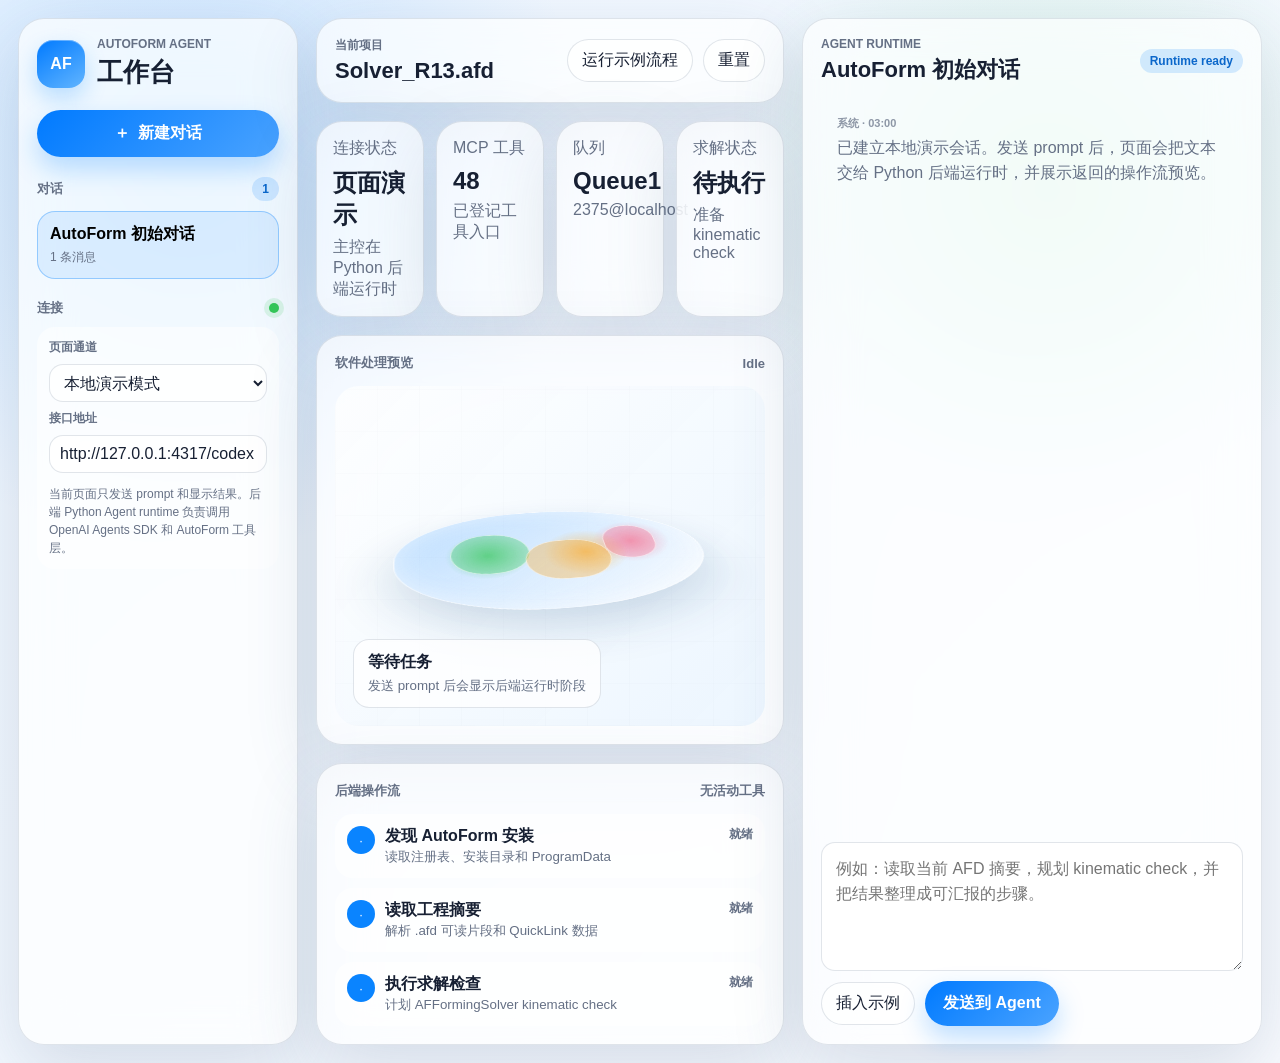
==== frontend/index.html @ f9a980fd "Add OpenAI Agents runtime backend" ====
<!doctype html>
<html lang="zh-CN">
  <head>
    <meta charset="utf-8" />
    <meta name="viewport" content="width=device-width, initial-scale=1" />
    <title>AutoForm Agent Runtime Console</title>
    <link rel="stylesheet" href="./styles.css" />
  </head>
  <body>
    <!--
      页面根节点。
      data-app-shell 这个属性供烟雾测试和后续自动化测试定位。
      整个页面保持单文件 HTML 结构，便于不了解前端构建工具的开发者直接打开和调试。
    -->
    <main class="app-shell" data-app-shell>
      <section class="sidebar glass-panel" aria-label="AutoForm 工作区导航">
        <div class="brand-block">
          <div class="brand-mark" aria-hidden="true">AF</div>
          <div>
            <p class="eyebrow">AutoForm Agent</p>
            <h1>工作台</h1>
          </div>
        </div>

        <button class="primary-action" type="button" data-new-conversation>
          <span aria-hidden="true">＋</span>
          新建对话
        </button>

        <div class="sidebar-section">
          <div class="section-heading">
            <span>对话</span>
            <span class="badge" data-conversation-count>0</span>
          </div>
          <div class="conversation-list" data-conversation-list></div>
        </div>

        <div class="sidebar-section">
          <div class="section-heading">
            <span>连接</span>
            <span class="status-dot status-dot-ok" aria-hidden="true"></span>
          </div>
          <div class="connection-card">
            <label for="bridge-mode">页面通道</label>
            <select id="bridge-mode" data-bridge-mode>
              <option value="mock">本地演示模式</option>
              <option value="http">本地 HTTP 适配器</option>
            </select>
            <label for="bridge-endpoint">接口地址</label>
            <input id="bridge-endpoint" data-bridge-endpoint value="http://127.0.0.1:4317/codex" />
            <p>
              当前页面只发送 prompt 和显示结果。后端 Python Agent runtime 负责调用 OpenAI Agents SDK 和 AutoForm 工具层。
            </p>
          </div>
        </div>
      </section>

      <section class="overview" aria-label="AutoForm 处理状态预览">
        <header class="topbar glass-panel">
          <div>
            <p class="eyebrow">当前项目</p>
            <h2>Solver_R13.afd</h2>
          </div>
          <div class="topbar-actions">
            <button type="button" class="ghost-button" data-run-demo>运行示例流程</button>
            <button type="button" class="ghost-button" data-reset-demo>重置</button>
          </div>
        </header>

        <div class="status-grid">
          <article class="metric-card glass-panel">
            <p>连接状态</p>
            <strong data-metric-connection>页面演示</strong>
            <span>主控在 Python 后端运行时</span>
          </article>
          <article class="metric-card glass-panel">
            <p>MCP 工具</p>
            <strong data-metric-tools>48</strong>
            <span>已登记工具入口</span>
          </article>
          <article class="metric-card glass-panel">
            <p>队列</p>
            <strong data-metric-queue>Queue1</strong>
            <span>2375@localhost</span>
          </article>
          <article class="metric-card glass-panel">
            <p>求解状态</p>
            <strong data-metric-solver>待执行</strong>
            <span data-metric-solver-detail>准备 kinematic check</span>
          </article>
        </div>

        <section class="glass-panel workspace-preview">
          <div class="section-heading">
            <span>软件处理预览</span>
            <span data-preview-phase>Idle</span>
          </div>
          <div class="preview-canvas" aria-label="AutoForm 处理预览示意">
            <div class="part-surface">
              <div class="strain strain-a"></div>
              <div class="strain strain-b"></div>
              <div class="strain strain-c"></div>
            </div>
            <div class="preview-overlay">
              <span data-preview-title>等待任务</span>
              <small data-preview-subtitle>发送 prompt 后会显示后端运行时阶段</small>
            </div>
          </div>
        </section>

        <section class="glass-panel timeline-panel">
          <div class="section-heading">
            <span>后端操作流</span>
            <span data-active-tool>无活动工具</span>
          </div>
          <ol class="timeline" data-timeline></ol>
        </section>
      </section>

      <section class="chat glass-panel" aria-label="Agent Runtime 对话界面">
        <header class="chat-header">
          <div>
            <p class="eyebrow">Agent Runtime</p>
            <h2 data-active-conversation-title>AutoForm 初始对话</h2>
          </div>
          <span class="badge">Runtime ready</span>
        </header>

        <div class="message-list" data-message-list aria-live="polite"></div>

        <form class="prompt-form" data-prompt-form>
          <label class="sr-only" for="prompt-input">输入要发送给后端 Agent runtime 的 prompt</label>
          <textarea
            id="prompt-input"
            data-prompt-input
            rows="4"
            placeholder="例如：读取当前 AFD 摘要，规划 kinematic check，并把结果整理成可汇报的步骤。"
          ></textarea>
          <div class="prompt-actions">
            <button type="button" class="ghost-button" data-insert-example>插入示例</button>
            <button type="submit" class="send-button">发送到 Agent</button>
          </div>
        </form>
      </section>
    </main>

    <script type="module" src="./app.js"></script>
  </body>
</html>
---- frontend/styles.css ----
:root {
  --background-a: #eef6ff;
  --background-b: #f9fbff;
  --ink: #172033;
  --muted: #657085;
  --panel: rgba(255, 255, 255, 0.68);
  --panel-strong: rgba(255, 255, 255, 0.86);
  --line: rgba(118, 135, 160, 0.22);
  --blue: #0a84ff;
  --blue-soft: rgba(10, 132, 255, 0.16);
  --green: #34c759;
  --orange: #ff9f0a;
  --pink: #ff375f;
  --shadow: 0 24px 70px rgba(62, 86, 120, 0.18);
  --radius: 26px;
  --small-radius: 18px;
  font-family:
    Inter,
    -apple-system,
    BlinkMacSystemFont,
    "SF Pro Display",
    "Segoe UI",
    sans-serif;
}

* {
  box-sizing: border-box;
}

body {
  min-height: 100vh;
  margin: 0;
  color: var(--ink);
  background:
    radial-gradient(circle at 15% 15%, rgba(10, 132, 255, 0.18), transparent 28%),
    radial-gradient(circle at 82% 18%, rgba(52, 199, 89, 0.14), transparent 24%),
    linear-gradient(135deg, var(--background-a), var(--background-b));
}

button,
input,
select,
textarea {
  font: inherit;
}

button {
  cursor: pointer;
}

.app-shell {
  display: grid;
  grid-template-columns: 280px minmax(440px, 1fr) minmax(360px, 460px);
  gap: 18px;
  min-height: 100vh;
  padding: 18px;
}

.glass-panel {
  border: 1px solid var(--line);
  border-radius: var(--radius);
  background: var(--panel);
  box-shadow: var(--shadow);
  backdrop-filter: blur(26px) saturate(1.25);
}

.sidebar,
.overview,
.chat {
  min-width: 0;
}

.sidebar {
  display: flex;
  flex-direction: column;
  gap: 20px;
  padding: 18px;
}

.brand-block,
.topbar,
.chat-header,
.section-heading,
.topbar-actions,
.prompt-actions {
  display: flex;
  align-items: center;
}

.brand-block,
.topbar,
.chat-header,
.section-heading {
  justify-content: space-between;
}

.brand-block {
  justify-content: flex-start;
  gap: 12px;
}

.brand-mark {
  display: grid;
  width: 48px;
  height: 48px;
  place-items: center;
  border-radius: 16px;
  color: white;
  font-weight: 760;
  background: linear-gradient(145deg, #007aff, #62b5ff);
  box-shadow: inset 0 1px 0 rgba(255, 255, 255, 0.34), 0 10px 22px rgba(10, 132, 255, 0.24);
}

.eyebrow {
  margin: 0 0 4px;
  color: var(--muted);
  font-size: 12px;
  font-weight: 700;
  letter-spacing: 0;
  text-transform: uppercase;
}

h1,
h2 {
  margin: 0;
  letter-spacing: 0;
}

h1 {
  font-size: 26px;
}

h2 {
  font-size: 22px;
}

.primary-action,
.send-button,
.ghost-button {
  border: 0;
  border-radius: 999px;
  white-space: nowrap;
}

.primary-action,
.send-button {
  color: white;
  background: linear-gradient(135deg, #007aff, #4aa3ff);
  box-shadow: 0 12px 26px rgba(10, 132, 255, 0.26);
}

.primary-action {
  display: flex;
  justify-content: center;
  gap: 8px;
  width: 100%;
  padding: 13px 16px;
  font-weight: 720;
}

.ghost-button {
  padding: 10px 14px;
  color: var(--ink);
  background: rgba(255, 255, 255, 0.72);
  border: 1px solid var(--line);
}

.sidebar-section {
  display: grid;
  gap: 10px;
}

.section-heading {
  color: var(--muted);
  font-size: 13px;
  font-weight: 760;
}

.badge {
  display: inline-flex;
  align-items: center;
  min-height: 24px;
  padding: 3px 10px;
  border-radius: 999px;
  color: #0b67ca;
  background: var(--blue-soft);
  font-size: 12px;
  font-weight: 760;
}

.status-dot {
  width: 10px;
  height: 10px;
  border-radius: 50%;
}

.status-dot-ok {
  background: var(--green);
  box-shadow: 0 0 0 5px rgba(52, 199, 89, 0.14);
}

.conversation-list {
  display: grid;
  gap: 8px;
}

.conversation-item {
  width: 100%;
  padding: 12px;
  text-align: left;
  border: 1px solid transparent;
  border-radius: var(--small-radius);
  background: rgba(255, 255, 255, 0.56);
}

.conversation-item[aria-current="true"] {
  border-color: rgba(10, 132, 255, 0.34);
  background: rgba(10, 132, 255, 0.1);
}

.conversation-item strong,
.conversation-item span {
  display: block;
}

.conversation-item span {
  margin-top: 4px;
  color: var(--muted);
  font-size: 12px;
}

.connection-card {
  display: grid;
  gap: 8px;
  padding: 12px;
  border-radius: var(--small-radius);
  background: rgba(255, 255, 255, 0.52);
}

.connection-card label {
  color: var(--muted);
  font-size: 12px;
  font-weight: 760;
}

.connection-card input,
.connection-card select,
.prompt-form textarea {
  width: 100%;
  border: 1px solid var(--line);
  border-radius: 14px;
  color: var(--ink);
  background: rgba(255, 255, 255, 0.8);
  outline: none;
}

.connection-card input,
.connection-card select {
  height: 38px;
  padding: 0 10px;
}

.connection-card p {
  margin: 4px 0 0;
  color: var(--muted);
  font-size: 12px;
  line-height: 1.5;
}

.overview {
  display: grid;
  grid-template-rows: auto auto minmax(300px, 1fr) auto;
  gap: 18px;
}

.topbar {
  padding: 18px;
}

.topbar-actions,
.prompt-actions {
  gap: 10px;
}

.status-grid {
  display: grid;
  grid-template-columns: repeat(4, minmax(0, 1fr));
  gap: 12px;
}

.metric-card {
  padding: 16px;
}

.metric-card p,
.metric-card span {
  margin: 0;
  color: var(--muted);
}

.metric-card strong {
  display: block;
  margin: 8px 0 6px;
  font-size: 24px;
  letter-spacing: 0;
}

.workspace-preview,
.timeline-panel {
  padding: 18px;
}

.preview-canvas {
  position: relative;
  display: grid;
  min-height: 340px;
  margin-top: 14px;
  place-items: center;
  overflow: hidden;
  border-radius: 24px;
  background:
    linear-gradient(135deg, rgba(255, 255, 255, 0.72), rgba(230, 242, 255, 0.7)),
    repeating-linear-gradient(90deg, rgba(23, 32, 51, 0.035) 0 1px, transparent 1px 42px),
    repeating-linear-gradient(0deg, rgba(23, 32, 51, 0.035) 0 1px, transparent 1px 42px);
}

.part-surface {
  position: relative;
  width: min(72%, 520px);
  aspect-ratio: 1.7;
  border-radius: 46% 54% 48% 52%;
  background:
    radial-gradient(circle at 30% 45%, rgba(52, 199, 89, 0.58), transparent 18%),
    radial-gradient(circle at 62% 48%, rgba(255, 159, 10, 0.48), transparent 20%),
    radial-gradient(circle at 78% 40%, rgba(255, 55, 95, 0.36), transparent 15%),
    linear-gradient(135deg, rgba(10, 132, 255, 0.26), rgba(255, 255, 255, 0.58));
  border: 1px solid rgba(255, 255, 255, 0.72);
  box-shadow: inset 0 0 34px rgba(255, 255, 255, 0.5), 0 28px 60px rgba(10, 66, 120, 0.18);
  transform: perspective(900px) rotateX(58deg) rotateZ(-8deg);
}

.strain {
  position: absolute;
  border-radius: 999px;
  border: 1px solid rgba(255, 255, 255, 0.6);
}

.strain-a {
  inset: 23% 56% 36% 18%;
  background: rgba(52, 199, 89, 0.32);
}

.strain-b {
  inset: 34% 30% 26% 42%;
  background: rgba(255, 159, 10, 0.3);
}

.strain-c {
  inset: 22% 14% 42% 69%;
  background: rgba(255, 55, 95, 0.22);
}

.preview-overlay {
  position: absolute;
  left: 18px;
  bottom: 18px;
  display: grid;
  gap: 4px;
  padding: 12px 14px;
  border-radius: 16px;
  background: rgba(255, 255, 255, 0.74);
  border: 1px solid var(--line);
}

.preview-overlay span {
  font-weight: 780;
}

.preview-overlay small {
  color: var(--muted);
}

.timeline {
  display: grid;
  gap: 10px;
  margin: 14px 0 0;
  padding: 0;
  list-style: none;
}

.timeline-item {
  display: grid;
  grid-template-columns: 28px 1fr auto;
  gap: 10px;
  align-items: start;
  padding: 12px;
  border-radius: var(--small-radius);
  background: rgba(255, 255, 255, 0.58);
}

.timeline-icon {
  display: grid;
  width: 28px;
  height: 28px;
  place-items: center;
  border-radius: 50%;
  color: white;
  background: var(--blue);
  font-size: 13px;
}

.timeline-item p {
  margin: 0;
  font-weight: 760;
}

.timeline-item small {
  color: var(--muted);
}

.timeline-state {
  color: var(--muted);
  font-size: 12px;
  font-weight: 760;
}

.chat {
  display: grid;
  grid-template-rows: auto 1fr auto;
  min-height: calc(100vh - 36px);
  padding: 18px;
}

.message-list {
  display: flex;
  flex-direction: column;
  gap: 12px;
  min-height: 0;
  padding: 18px 2px;
  overflow: auto;
}

.message {
  max-width: 88%;
  padding: 12px 14px;
  border-radius: 18px;
  line-height: 1.55;
}

.message-user {
  align-self: flex-end;
  color: white;
  background: linear-gradient(135deg, #007aff, #4aa3ff);
}

.message-assistant {
  align-self: flex-start;
  background: rgba(255, 255, 255, 0.76);
  border: 1px solid var(--line);
}

.message-system {
  align-self: center;
  max-width: 100%;
  color: var(--muted);
  background: transparent;
}

.message-meta {
  display: block;
  margin-bottom: 4px;
  font-size: 11px;
  font-weight: 760;
  opacity: 0.72;
}

.prompt-form {
  display: grid;
  gap: 10px;
}

.prompt-form textarea {
  min-height: 118px;
  resize: vertical;
  padding: 14px;
  line-height: 1.55;
}

.send-button {
  padding: 12px 18px;
  font-weight: 760;
}

.sr-only {
  position: absolute;
  width: 1px;
  height: 1px;
  overflow: hidden;
  clip: rect(0, 0, 0, 0);
}

@media (max-width: 1180px) {
  .app-shell {
    grid-template-columns: 240px 1fr;
  }

  .chat {
    grid-column: 1 / -1;
    min-height: 580px;
  }
}

@media (max-width: 780px) {
  .app-shell {
    grid-template-columns: 1fr;
    padding: 10px;
  }

  .status-grid {
    grid-template-columns: repeat(2, minmax(0, 1fr));
  }

  .topbar,
  .chat-header {
    align-items: flex-start;
    flex-direction: column;
    gap: 12px;
  }
}
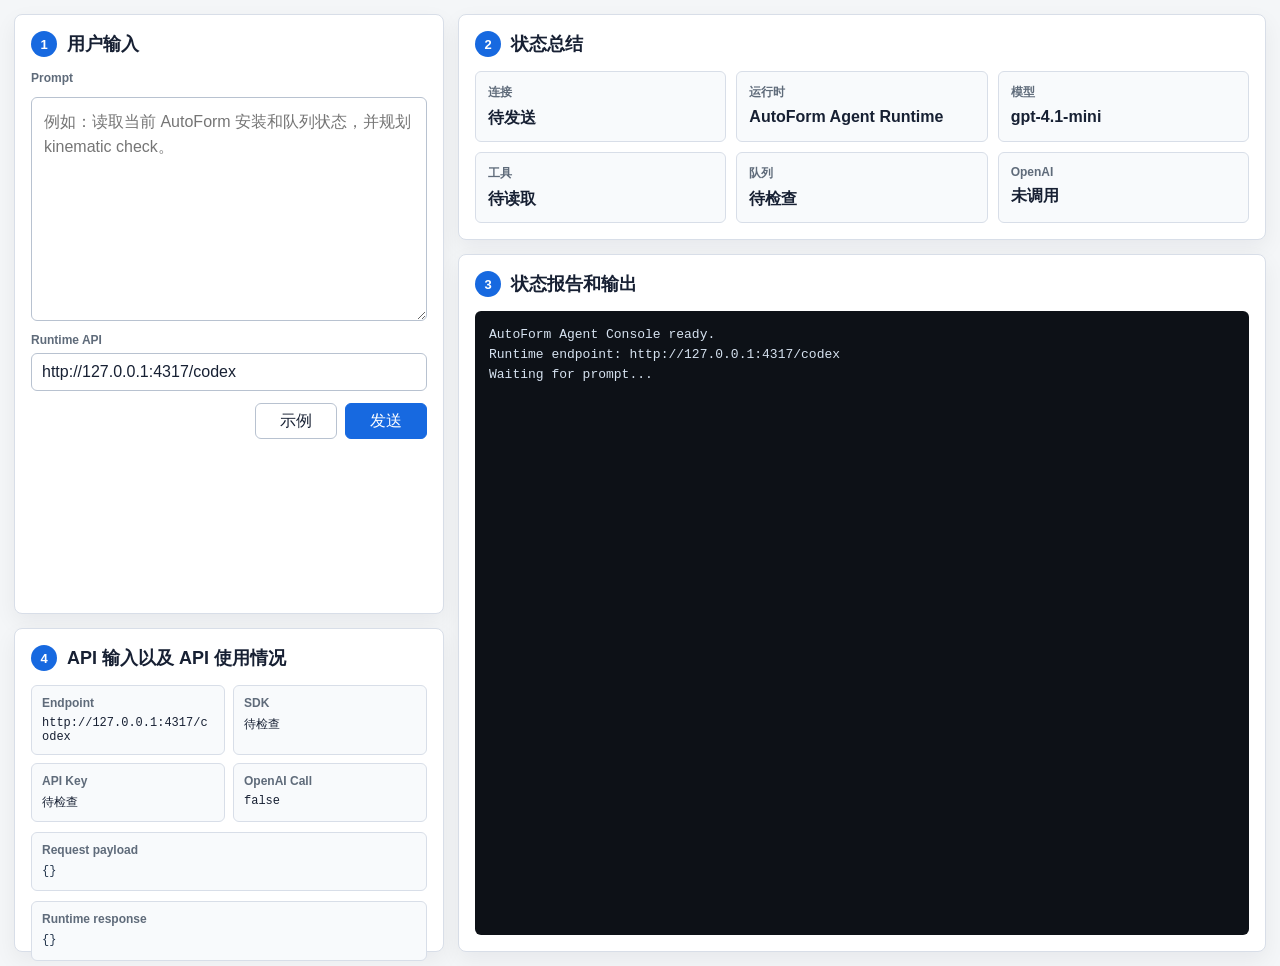
==== commit a561173b: "Simplify frontend to four-panel console" ====
--- a/frontend/index.html
+++ b/frontend/index.html
@@ -3,144 +3,121 @@
   <head>
     <meta charset="utf-8" />
     <meta name="viewport" content="width=device-width, initial-scale=1" />
-    <title>AutoForm Agent Runtime Console</title>
+    <title>AutoForm Agent Console</title>
     <link rel="stylesheet" href="./styles.css" />
   </head>
   <body>
     <!--
-      页面根节点。
-      data-app-shell 这个属性供烟雾测试和后续自动化测试定位。
-      整个页面保持单文件 HTML 结构，便于不了解前端构建工具的开发者直接打开和调试。
+      这个页面只保留四个工作区：用户输入、状态总结、终端式输出、API 输入与使用情况。
+      AutoForm 工具选择和 OpenAI Agents SDK 调用都在 Python 后端完成，前端只负责提交
+      prompt 和渲染后端返回的事实。
     -->
-    <main class="app-shell" data-app-shell>
-      <section class="sidebar glass-panel" aria-label="AutoForm 工作区导航">
-        <div class="brand-block">
-          <div class="brand-mark" aria-hidden="true">AF</div>
+    <main class="console-shell" data-app-shell>
+      <section class="console-panel input-panel" aria-label="用户输入">
+        <div class="panel-heading">
+          <span>1</span>
+          <h1>用户输入</h1>
+        </div>
+
+        <form class="prompt-form" data-prompt-form>
+          <label for="prompt-input">Prompt</label>
+          <textarea
+            id="prompt-input"
+            data-prompt-input
+            rows="8"
+            placeholder="例如：读取当前 AutoForm 安装和队列状态，并规划 kinematic check。"
+          ></textarea>
+
+          <div class="input-row">
+            <label for="bridge-endpoint">Runtime API</label>
+            <input id="bridge-endpoint" data-bridge-endpoint value="http://127.0.0.1:4317/codex" />
+          </div>
+
+          <div class="input-actions">
+            <button type="button" data-insert-example>示例</button>
+            <button type="submit" data-send-button>发送</button>
+          </div>
+        </form>
+      </section>
+
+      <section class="console-panel summary-panel" aria-label="状态总结">
+        <div class="panel-heading">
+          <span>2</span>
+          <h2>状态总结</h2>
+        </div>
+
+        <dl class="status-summary" data-status-summary>
           <div>
-            <p class="eyebrow">AutoForm Agent</p>
-            <h1>工作台</h1>
+            <dt>连接</dt>
+            <dd data-summary-connection>待发送</dd>
+          </div>
+          <div>
+            <dt>运行时</dt>
+            <dd data-summary-runtime>AutoForm Agent Runtime</dd>
+          </div>
+          <div>
+            <dt>模型</dt>
+            <dd data-summary-model>gpt-4.1-mini</dd>
+          </div>
+          <div>
+            <dt>工具</dt>
+            <dd data-summary-tools>待读取</dd>
+          </div>
+          <div>
+            <dt>队列</dt>
+            <dd data-summary-queue>待检查</dd>
+          </div>
+          <div>
+            <dt>OpenAI</dt>
+            <dd data-summary-openai>未调用</dd>
+          </div>
+        </dl>
+      </section>
+
+      <section class="console-panel terminal-panel" aria-label="状态报告和输出">
+        <div class="panel-heading">
+          <span>3</span>
+          <h2>状态报告和输出</h2>
+        </div>
+        <pre class="terminal-output" data-terminal-output aria-live="polite">AutoForm Agent Console ready.
+Runtime endpoint: http://127.0.0.1:4317/codex
+Waiting for prompt...</pre>
+      </section>
+
+      <section class="console-panel api-panel" aria-label="API 输入以及 API 使用情况">
+        <div class="panel-heading">
+          <span>4</span>
+          <h2>API 输入以及 API 使用情况</h2>
+        </div>
+
+        <div class="api-grid">
+          <div>
+            <label>Endpoint</label>
+            <code data-api-endpoint>http://127.0.0.1:4317/codex</code>
+          </div>
+          <div>
+            <label>SDK</label>
+            <code data-api-sdk>待检查</code>
+          </div>
+          <div>
+            <label>API Key</label>
+            <code data-api-key>待检查</code>
+          </div>
+          <div>
+            <label>OpenAI Call</label>
+            <code data-api-openai-called>false</code>
           </div>
         </div>
 
-        <button class="primary-action" type="button" data-new-conversation>
-          <span aria-hidden="true">＋</span>
-          新建对话
-        </button>
-
-        <div class="sidebar-section">
-          <div class="section-heading">
-            <span>对话</span>
-            <span class="badge" data-conversation-count>0</span>
-          </div>
-          <div class="conversation-list" data-conversation-list></div>
+        <div class="api-block">
+          <label>Request payload</label>
+          <pre data-api-input>{}</pre>
         </div>
 
-        <div class="sidebar-section">
-          <div class="section-heading">
-            <span>连接</span>
-            <span class="status-dot status-dot-ok" aria-hidden="true"></span>
-          </div>
-          <div class="connection-card">
-            <label for="bridge-mode">页面通道</label>
-            <select id="bridge-mode" data-bridge-mode>
-              <option value="mock">本地演示模式</option>
-              <option value="http">本地 HTTP 适配器</option>
-            </select>
-            <label for="bridge-endpoint">接口地址</label>
-            <input id="bridge-endpoint" data-bridge-endpoint value="http://127.0.0.1:4317/codex" />
-            <p>
-              当前页面只发送 prompt 和显示结果。后端 Python Agent runtime 负责调用 OpenAI Agents SDK 和 AutoForm 工具层。
-            </p>
-          </div>
+        <div class="api-block">
+          <label>Runtime response</label>
+          <pre data-api-response>{}</pre>
         </div>
-      </section>
-
-      <section class="overview" aria-label="AutoForm 处理状态预览">
-        <header class="topbar glass-panel">
-          <div>
-            <p class="eyebrow">当前项目</p>
-            <h2>Solver_R13.afd</h2>
-          </div>
-          <div class="topbar-actions">
-            <button type="button" class="ghost-button" data-run-demo>运行示例流程</button>
-            <button type="button" class="ghost-button" data-reset-demo>重置</button>
-          </div>
-        </header>
-
-        <div class="status-grid">
-          <article class="metric-card glass-panel">
-            <p>连接状态</p>
-            <strong data-metric-connection>页面演示</strong>
-            <span>主控在 Python 后端运行时</span>
-          </article>
-          <article class="metric-card glass-panel">
-            <p>MCP 工具</p>
-            <strong data-metric-tools>48</strong>
-            <span>已登记工具入口</span>
-          </article>
-          <article class="metric-card glass-panel">
-            <p>队列</p>
-            <strong data-metric-queue>Queue1</strong>
-            <span>2375@localhost</span>
-          </article>
-          <article class="metric-card glass-panel">
-            <p>求解状态</p>
-            <strong data-metric-solver>待执行</strong>
-            <span data-metric-solver-detail>准备 kinematic check</span>
-          </article>
-        </div>
-
-        <section class="glass-panel workspace-preview">
-          <div class="section-heading">
-            <span>软件处理预览</span>
-            <span data-preview-phase>Idle</span>
-          </div>
-          <div class="preview-canvas" aria-label="AutoForm 处理预览示意">
-            <div class="part-surface">
-              <div class="strain strain-a"></div>
-              <div class="strain strain-b"></div>
-              <div class="strain strain-c"></div>
-            </div>
-            <div class="preview-overlay">
-              <span data-preview-title>等待任务</span>
-              <small data-preview-subtitle>发送 prompt 后会显示后端运行时阶段</small>
-            </div>
-          </div>
-        </section>
-
-        <section class="glass-panel timeline-panel">
-          <div class="section-heading">
-            <span>后端操作流</span>
-            <span data-active-tool>无活动工具</span>
-          </div>
-          <ol class="timeline" data-timeline></ol>
-        </section>
-      </section>
-
-      <section class="chat glass-panel" aria-label="Agent Runtime 对话界面">
-        <header class="chat-header">
-          <div>
-            <p class="eyebrow">Agent Runtime</p>
-            <h2 data-active-conversation-title>AutoForm 初始对话</h2>
-          </div>
-          <span class="badge">Runtime ready</span>
-        </header>
-
-        <div class="message-list" data-message-list aria-live="polite"></div>
-
-        <form class="prompt-form" data-prompt-form>
-          <label class="sr-only" for="prompt-input">输入要发送给后端 Agent runtime 的 prompt</label>
-          <textarea
-            id="prompt-input"
-            data-prompt-input
-            rows="4"
-            placeholder="例如：读取当前 AFD 摘要，规划 kinematic check，并把结果整理成可汇报的步骤。"
-          ></textarea>
-          <div class="prompt-actions">
-            <button type="button" class="ghost-button" data-insert-example>插入示例</button>
-            <button type="submit" class="send-button">发送到 Agent</button>
-          </div>
-        </form>
       </section>
     </main>
 
--- a/frontend/styles.css
+++ b/frontend/styles.css
@@ -1,26 +1,19 @@
 :root {
-  --background-a: #eef6ff;
-  --background-b: #f9fbff;
+  --bg: #f4f6f8;
+  --panel: #ffffff;
+  --panel-muted: #f8fafc;
   --ink: #172033;
-  --muted: #657085;
-  --panel: rgba(255, 255, 255, 0.68);
-  --panel-strong: rgba(255, 255, 255, 0.86);
-  --line: rgba(118, 135, 160, 0.22);
-  --blue: #0a84ff;
-  --blue-soft: rgba(10, 132, 255, 0.16);
-  --green: #34c759;
-  --orange: #ff9f0a;
-  --pink: #ff375f;
-  --shadow: 0 24px 70px rgba(62, 86, 120, 0.18);
-  --radius: 26px;
-  --small-radius: 18px;
-  font-family:
-    Inter,
-    -apple-system,
-    BlinkMacSystemFont,
-    "SF Pro Display",
-    "Segoe UI",
-    sans-serif;
+  --muted: #5f6b7a;
+  --line: #d8dee8;
+  --line-strong: #b8c2d0;
+  --blue: #1769e0;
+  --blue-dark: #0f4fa8;
+  --green: #168a45;
+  --red: #bf2e2e;
+  --terminal: #0d1117;
+  --terminal-text: #d6e2f0;
+  --terminal-muted: #7d8da1;
+  font-family: "Segoe UI", "Microsoft YaHei", Arial, sans-serif;
 }
 
 * {
@@ -31,15 +24,11 @@
   min-height: 100vh;
   margin: 0;
   color: var(--ink);
-  background:
-    radial-gradient(circle at 15% 15%, rgba(10, 132, 255, 0.18), transparent 28%),
-    radial-gradient(circle at 82% 18%, rgba(52, 199, 89, 0.14), transparent 24%),
-    linear-gradient(135deg, var(--background-a), var(--background-b));
+  background: var(--bg);
 }
 
 button,
 input,
-select,
 textarea {
   font: inherit;
 }
@@ -48,482 +37,251 @@
   cursor: pointer;
 }
 
-.app-shell {
-  display: grid;
-  grid-template-columns: 280px minmax(440px, 1fr) minmax(360px, 460px);
-  gap: 18px;
+.console-shell {
+  display: grid;
+  grid-template-columns: minmax(320px, 430px) minmax(420px, 1fr);
+  grid-template-rows: auto minmax(360px, 1fr) minmax(280px, 0.9fr);
+  gap: 14px;
   min-height: 100vh;
-  padding: 18px;
-}
-
-.glass-panel {
+  padding: 14px;
+}
+
+.console-panel {
+  min-width: 0;
+  padding: 16px;
   border: 1px solid var(--line);
-  border-radius: var(--radius);
+  border-radius: 8px;
   background: var(--panel);
-  box-shadow: var(--shadow);
-  backdrop-filter: blur(26px) saturate(1.25);
-}
-
-.sidebar,
-.overview,
-.chat {
-  min-width: 0;
-}
-
-.sidebar {
-  display: flex;
-  flex-direction: column;
-  gap: 20px;
-  padding: 18px;
-}
-
-.brand-block,
-.topbar,
-.chat-header,
-.section-heading,
-.topbar-actions,
-.prompt-actions {
+  box-shadow: 0 8px 22px rgba(16, 24, 40, 0.06);
+}
+
+.input-panel {
+  grid-row: 1 / span 2;
+}
+
+.terminal-panel {
+  grid-column: 2;
+  grid-row: 2 / span 2;
+  display: grid;
+  grid-template-rows: auto 1fr;
+}
+
+.api-panel {
+  grid-column: 1;
+  grid-row: 3;
+}
+
+.panel-heading {
   display: flex;
   align-items: center;
-}
-
-.brand-block,
-.topbar,
-.chat-header,
-.section-heading {
-  justify-content: space-between;
-}
-
-.brand-block {
-  justify-content: flex-start;
-  gap: 12px;
-}
-
-.brand-mark {
-  display: grid;
-  width: 48px;
-  height: 48px;
+  gap: 10px;
+  margin-bottom: 14px;
+}
+
+.panel-heading span {
+  display: grid;
+  width: 26px;
+  height: 26px;
   place-items: center;
-  border-radius: 16px;
-  color: white;
-  font-weight: 760;
-  background: linear-gradient(145deg, #007aff, #62b5ff);
-  box-shadow: inset 0 1px 0 rgba(255, 255, 255, 0.34), 0 10px 22px rgba(10, 132, 255, 0.24);
-}
-
-.eyebrow {
-  margin: 0 0 4px;
-  color: var(--muted);
-  font-size: 12px;
-  font-weight: 700;
-  letter-spacing: 0;
-  text-transform: uppercase;
+  border-radius: 50%;
+  color: #ffffff;
+  background: var(--blue);
+  font-size: 13px;
+  font-weight: 700;
 }
 
 h1,
 h2 {
   margin: 0;
+  font-size: 18px;
+  font-weight: 700;
   letter-spacing: 0;
 }
 
-h1 {
-  font-size: 26px;
-}
-
-h2 {
-  font-size: 22px;
-}
-
-.primary-action,
-.send-button,
-.ghost-button {
-  border: 0;
-  border-radius: 999px;
-  white-space: nowrap;
-}
-
-.primary-action,
-.send-button {
-  color: white;
-  background: linear-gradient(135deg, #007aff, #4aa3ff);
-  box-shadow: 0 12px 26px rgba(10, 132, 255, 0.26);
-}
-
-.primary-action {
-  display: flex;
-  justify-content: center;
-  gap: 8px;
+.prompt-form {
+  display: grid;
+  gap: 12px;
+}
+
+label {
+  color: var(--muted);
+  font-size: 12px;
+  font-weight: 700;
+}
+
+textarea,
+input {
   width: 100%;
-  padding: 13px 16px;
-  font-weight: 720;
-}
-
-.ghost-button {
-  padding: 10px 14px;
+  border: 1px solid var(--line-strong);
+  border-radius: 6px;
   color: var(--ink);
-  background: rgba(255, 255, 255, 0.72);
-  border: 1px solid var(--line);
-}
-
-.sidebar-section {
-  display: grid;
-  gap: 10px;
-}
-
-.section-heading {
-  color: var(--muted);
-  font-size: 13px;
-  font-weight: 760;
-}
-
-.badge {
-  display: inline-flex;
-  align-items: center;
-  min-height: 24px;
-  padding: 3px 10px;
-  border-radius: 999px;
-  color: #0b67ca;
-  background: var(--blue-soft);
-  font-size: 12px;
-  font-weight: 760;
-}
-
-.status-dot {
-  width: 10px;
-  height: 10px;
-  border-radius: 50%;
-}
-
-.status-dot-ok {
-  background: var(--green);
-  box-shadow: 0 0 0 5px rgba(52, 199, 89, 0.14);
-}
-
-.conversation-list {
-  display: grid;
-  gap: 8px;
-}
-
-.conversation-item {
-  width: 100%;
+  background: #ffffff;
+  outline: none;
+}
+
+textarea:focus,
+input:focus {
+  border-color: var(--blue);
+  box-shadow: 0 0 0 3px rgba(23, 105, 224, 0.13);
+}
+
+textarea {
+  min-height: 220px;
   padding: 12px;
-  text-align: left;
-  border: 1px solid transparent;
-  border-radius: var(--small-radius);
-  background: rgba(255, 255, 255, 0.56);
-}
-
-.conversation-item[aria-current="true"] {
-  border-color: rgba(10, 132, 255, 0.34);
-  background: rgba(10, 132, 255, 0.1);
-}
-
-.conversation-item strong,
-.conversation-item span {
-  display: block;
-}
-
-.conversation-item span {
-  margin-top: 4px;
-  color: var(--muted);
-  font-size: 12px;
-}
-
-.connection-card {
-  display: grid;
-  gap: 8px;
-  padding: 12px;
-  border-radius: var(--small-radius);
-  background: rgba(255, 255, 255, 0.52);
-}
-
-.connection-card label {
-  color: var(--muted);
-  font-size: 12px;
-  font-weight: 760;
-}
-
-.connection-card input,
-.connection-card select,
-.prompt-form textarea {
-  width: 100%;
-  border: 1px solid var(--line);
-  border-radius: 14px;
-  color: var(--ink);
-  background: rgba(255, 255, 255, 0.8);
-  outline: none;
-}
-
-.connection-card input,
-.connection-card select {
+  resize: vertical;
+  line-height: 1.55;
+}
+
+input {
   height: 38px;
   padding: 0 10px;
 }
 
-.connection-card p {
-  margin: 4px 0 0;
+.input-row {
+  display: grid;
+  gap: 6px;
+}
+
+.input-actions {
+  display: flex;
+  justify-content: flex-end;
+  gap: 8px;
+}
+
+.input-actions button {
+  min-width: 82px;
+  min-height: 36px;
+  padding: 0 14px;
+  border: 1px solid var(--line-strong);
+  border-radius: 6px;
+  color: var(--ink);
+  background: #ffffff;
+}
+
+.input-actions button[type="submit"] {
+  border-color: var(--blue);
+  color: #ffffff;
+  background: var(--blue);
+}
+
+.input-actions button[type="submit"]:hover {
+  background: var(--blue-dark);
+}
+
+.status-summary {
+  display: grid;
+  grid-template-columns: repeat(3, minmax(0, 1fr));
+  gap: 10px;
+  margin: 0;
+}
+
+.status-summary div {
+  min-width: 0;
+  padding: 12px;
+  border: 1px solid var(--line);
+  border-radius: 6px;
+  background: var(--panel-muted);
+}
+
+.status-summary dt {
+  margin: 0 0 7px;
   color: var(--muted);
   font-size: 12px;
-  line-height: 1.5;
-}
-
-.overview {
-  display: grid;
-  grid-template-rows: auto auto minmax(300px, 1fr) auto;
-  gap: 18px;
-}
-
-.topbar {
-  padding: 18px;
-}
-
-.topbar-actions,
-.prompt-actions {
-  gap: 10px;
-}
-
-.status-grid {
-  display: grid;
-  grid-template-columns: repeat(4, minmax(0, 1fr));
-  gap: 12px;
-}
-
-.metric-card {
-  padding: 16px;
-}
-
-.metric-card p,
-.metric-card span {
-  margin: 0;
-  color: var(--muted);
-}
-
-.metric-card strong {
+  font-weight: 700;
+}
+
+.status-summary dd {
+  margin: 0;
+  overflow-wrap: anywhere;
+  font-size: 16px;
+  font-weight: 700;
+}
+
+.terminal-output {
+  min-height: 0;
+  margin: 0;
+  padding: 14px;
+  overflow: auto;
+  border-radius: 6px;
+  color: var(--terminal-text);
+  background: var(--terminal);
+  font-family: Consolas, "Cascadia Mono", "Courier New", monospace;
+  font-size: 13px;
+  line-height: 1.55;
+  white-space: pre-wrap;
+}
+
+.api-grid {
+  display: grid;
+  grid-template-columns: repeat(2, minmax(0, 1fr));
+  gap: 8px;
+}
+
+.api-grid div,
+.api-block {
+  min-width: 0;
+  padding: 10px;
+  border: 1px solid var(--line);
+  border-radius: 6px;
+  background: var(--panel-muted);
+}
+
+.api-grid label,
+.api-block label {
   display: block;
-  margin: 8px 0 6px;
-  font-size: 24px;
-  letter-spacing: 0;
-}
-
-.workspace-preview,
-.timeline-panel {
-  padding: 18px;
-}
-
-.preview-canvas {
-  position: relative;
-  display: grid;
-  min-height: 340px;
-  margin-top: 14px;
-  place-items: center;
-  overflow: hidden;
-  border-radius: 24px;
-  background:
-    linear-gradient(135deg, rgba(255, 255, 255, 0.72), rgba(230, 242, 255, 0.7)),
-    repeating-linear-gradient(90deg, rgba(23, 32, 51, 0.035) 0 1px, transparent 1px 42px),
-    repeating-linear-gradient(0deg, rgba(23, 32, 51, 0.035) 0 1px, transparent 1px 42px);
-}
-
-.part-surface {
-  position: relative;
-  width: min(72%, 520px);
-  aspect-ratio: 1.7;
-  border-radius: 46% 54% 48% 52%;
-  background:
-    radial-gradient(circle at 30% 45%, rgba(52, 199, 89, 0.58), transparent 18%),
-    radial-gradient(circle at 62% 48%, rgba(255, 159, 10, 0.48), transparent 20%),
-    radial-gradient(circle at 78% 40%, rgba(255, 55, 95, 0.36), transparent 15%),
-    linear-gradient(135deg, rgba(10, 132, 255, 0.26), rgba(255, 255, 255, 0.58));
-  border: 1px solid rgba(255, 255, 255, 0.72);
-  box-shadow: inset 0 0 34px rgba(255, 255, 255, 0.5), 0 28px 60px rgba(10, 66, 120, 0.18);
-  transform: perspective(900px) rotateX(58deg) rotateZ(-8deg);
-}
-
-.strain {
-  position: absolute;
-  border-radius: 999px;
-  border: 1px solid rgba(255, 255, 255, 0.6);
-}
-
-.strain-a {
-  inset: 23% 56% 36% 18%;
-  background: rgba(52, 199, 89, 0.32);
-}
-
-.strain-b {
-  inset: 34% 30% 26% 42%;
-  background: rgba(255, 159, 10, 0.3);
-}
-
-.strain-c {
-  inset: 22% 14% 42% 69%;
-  background: rgba(255, 55, 95, 0.22);
-}
-
-.preview-overlay {
-  position: absolute;
-  left: 18px;
-  bottom: 18px;
-  display: grid;
-  gap: 4px;
-  padding: 12px 14px;
-  border-radius: 16px;
-  background: rgba(255, 255, 255, 0.74);
-  border: 1px solid var(--line);
-}
-
-.preview-overlay span {
-  font-weight: 780;
-}
-
-.preview-overlay small {
-  color: var(--muted);
-}
-
-.timeline {
-  display: grid;
-  gap: 10px;
-  margin: 14px 0 0;
-  padding: 0;
-  list-style: none;
-}
-
-.timeline-item {
-  display: grid;
-  grid-template-columns: 28px 1fr auto;
-  gap: 10px;
-  align-items: start;
-  padding: 12px;
-  border-radius: var(--small-radius);
-  background: rgba(255, 255, 255, 0.58);
-}
-
-.timeline-icon {
-  display: grid;
-  width: 28px;
-  height: 28px;
-  place-items: center;
-  border-radius: 50%;
-  color: white;
-  background: var(--blue);
-  font-size: 13px;
-}
-
-.timeline-item p {
-  margin: 0;
-  font-weight: 760;
-}
-
-.timeline-item small {
-  color: var(--muted);
-}
-
-.timeline-state {
-  color: var(--muted);
-  font-size: 12px;
-  font-weight: 760;
-}
-
-.chat {
-  display: grid;
-  grid-template-rows: auto 1fr auto;
-  min-height: calc(100vh - 36px);
-  padding: 18px;
-}
-
-.message-list {
-  display: flex;
-  flex-direction: column;
-  gap: 12px;
-  min-height: 0;
-  padding: 18px 2px;
+  margin-bottom: 6px;
+}
+
+code,
+.api-block pre {
+  font-family: Consolas, "Cascadia Mono", "Courier New", monospace;
+}
+
+code {
+  display: block;
+  overflow-wrap: anywhere;
+  font-size: 12px;
+}
+
+.api-block {
+  margin-top: 10px;
+}
+
+.api-block pre {
+  max-height: 160px;
+  margin: 0;
   overflow: auto;
-}
-
-.message {
-  max-width: 88%;
-  padding: 12px 14px;
-  border-radius: 18px;
-  line-height: 1.55;
-}
-
-.message-user {
-  align-self: flex-end;
-  color: white;
-  background: linear-gradient(135deg, #007aff, #4aa3ff);
-}
-
-.message-assistant {
-  align-self: flex-start;
-  background: rgba(255, 255, 255, 0.76);
-  border: 1px solid var(--line);
-}
-
-.message-system {
-  align-self: center;
-  max-width: 100%;
-  color: var(--muted);
-  background: transparent;
-}
-
-.message-meta {
-  display: block;
-  margin-bottom: 4px;
-  font-size: 11px;
-  font-weight: 760;
-  opacity: 0.72;
-}
-
-.prompt-form {
-  display: grid;
-  gap: 10px;
-}
-
-.prompt-form textarea {
-  min-height: 118px;
-  resize: vertical;
-  padding: 14px;
-  line-height: 1.55;
-}
-
-.send-button {
-  padding: 12px 18px;
-  font-weight: 760;
-}
-
-.sr-only {
-  position: absolute;
-  width: 1px;
-  height: 1px;
-  overflow: hidden;
-  clip: rect(0, 0, 0, 0);
-}
-
-@media (max-width: 1180px) {
-  .app-shell {
-    grid-template-columns: 240px 1fr;
-  }
-
-  .chat {
-    grid-column: 1 / -1;
-    min-height: 580px;
-  }
-}
-
-@media (max-width: 780px) {
-  .app-shell {
+  color: #24364d;
+  font-size: 12px;
+  line-height: 1.45;
+  white-space: pre-wrap;
+}
+
+@media (max-width: 980px) {
+  .console-shell {
     grid-template-columns: 1fr;
-    padding: 10px;
-  }
-
-  .status-grid {
-    grid-template-columns: repeat(2, minmax(0, 1fr));
-  }
-
-  .topbar,
-  .chat-header {
-    align-items: flex-start;
-    flex-direction: column;
-    gap: 12px;
-  }
-}
+    grid-template-rows: auto;
+  }
+
+  .input-panel,
+  .terminal-panel,
+  .api-panel {
+    grid-column: auto;
+    grid-row: auto;
+  }
+
+  .terminal-panel {
+    min-height: 420px;
+  }
+}
+
+@media (max-width: 620px) {
+  .console-shell {
+    padding: 8px;
+  }
+
+  .status-summary,
+  .api-grid {
+    grid-template-columns: 1fr;
+  }
+}
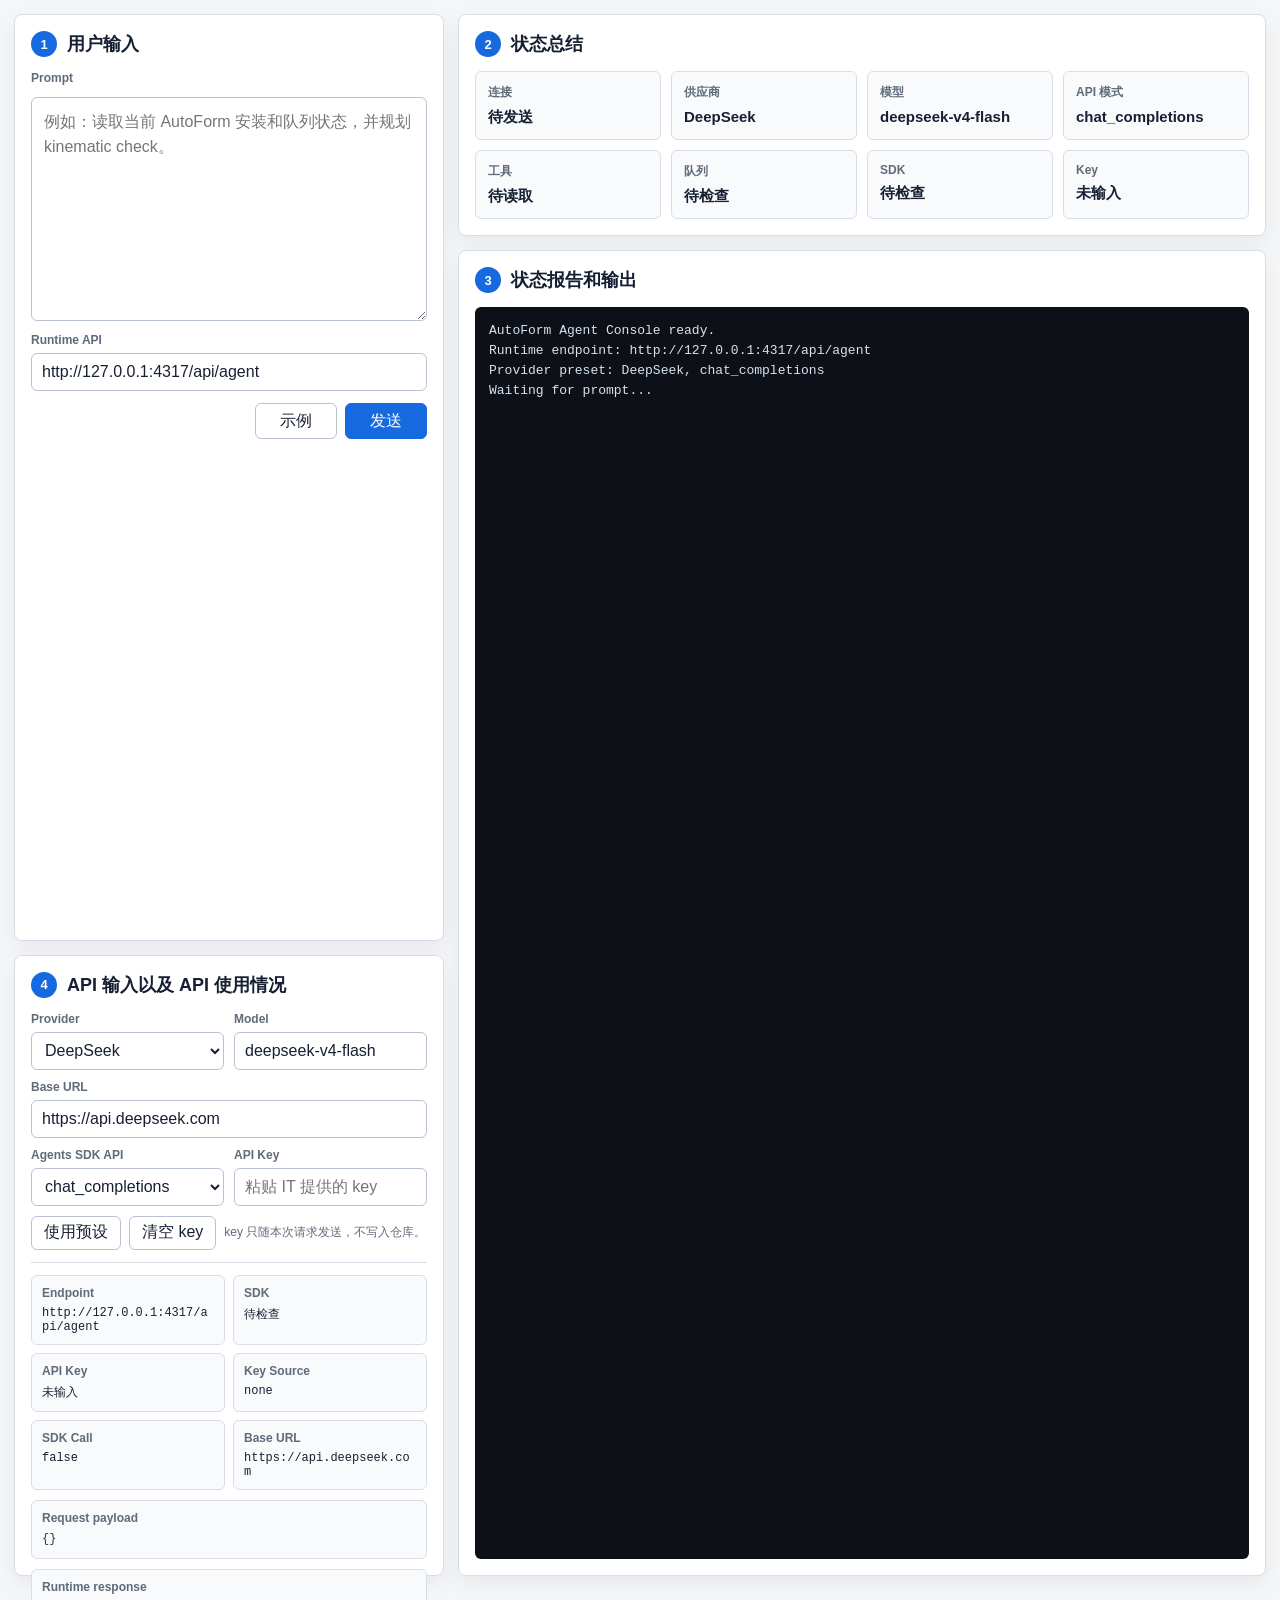
==== commit 7e329fb1: "Release AutoForm Agent V1.0" ====
--- a/frontend/index.html
+++ b/frontend/index.html
@@ -8,9 +8,8 @@
   </head>
   <body>
     <!--
-      这个页面只保留四个工作区：用户输入、状态总结、终端式输出、API 输入与使用情况。
-      AutoForm 工具选择和 OpenAI Agents SDK 调用都在 Python 后端完成，前端只负责提交
-      prompt 和渲染后端返回的事实。
+      页面仍然只保留四个工作区：用户输入、状态总结、终端式输出、API 输入和使用情况。
+      供应商、Base URL、模型和 API key 属于第四区的 API 配置，不重新引入复杂导航或工具面板。
     -->
     <main class="console-shell" data-app-shell>
       <section class="console-panel input-panel" aria-label="用户输入">
@@ -30,7 +29,7 @@
 
           <div class="input-row">
             <label for="bridge-endpoint">Runtime API</label>
-            <input id="bridge-endpoint" data-bridge-endpoint value="http://127.0.0.1:4317/codex" />
+            <input id="bridge-endpoint" data-bridge-endpoint value="http://127.0.0.1:4317/api/agent" />
           </div>
 
           <div class="input-actions">
@@ -52,12 +51,16 @@
             <dd data-summary-connection>待发送</dd>
           </div>
           <div>
-            <dt>运行时</dt>
-            <dd data-summary-runtime>AutoForm Agent Runtime</dd>
+            <dt>供应商</dt>
+            <dd data-summary-provider>DeepSeek</dd>
           </div>
           <div>
             <dt>模型</dt>
-            <dd data-summary-model>gpt-4.1-mini</dd>
+            <dd data-summary-model>deepseek-v4-flash</dd>
+          </div>
+          <div>
+            <dt>API 模式</dt>
+            <dd data-summary-api-mode>chat_completions</dd>
           </div>
           <div>
             <dt>工具</dt>
@@ -68,8 +71,12 @@
             <dd data-summary-queue>待检查</dd>
           </div>
           <div>
-            <dt>OpenAI</dt>
-            <dd data-summary-openai>未调用</dd>
+            <dt>SDK</dt>
+            <dd data-summary-sdk>待检查</dd>
+          </div>
+          <div>
+            <dt>Key</dt>
+            <dd data-summary-key>未输入</dd>
           </div>
         </dl>
       </section>
@@ -80,7 +87,8 @@
           <h2>状态报告和输出</h2>
         </div>
         <pre class="terminal-output" data-terminal-output aria-live="polite">AutoForm Agent Console ready.
-Runtime endpoint: http://127.0.0.1:4317/codex
+Runtime endpoint: http://127.0.0.1:4317/api/agent
+Provider preset: DeepSeek, chat_completions
 Waiting for prompt...</pre>
       </section>
 
@@ -90,10 +98,53 @@
           <h2>API 输入以及 API 使用情况</h2>
         </div>
 
+        <div class="api-config-grid">
+          <div class="api-field">
+            <label for="provider-select">Provider</label>
+            <select id="provider-select" data-provider-select>
+              <option value="deepseek">DeepSeek</option>
+              <option value="openai">OpenAI</option>
+              <option value="custom">OpenAI-compatible</option>
+            </select>
+          </div>
+          <div class="api-field">
+            <label for="provider-model">Model</label>
+            <input id="provider-model" data-provider-model value="deepseek-v4-flash" />
+          </div>
+          <div class="api-field span-two">
+            <label for="provider-base-url">Base URL</label>
+            <input id="provider-base-url" data-provider-base-url value="https://api.deepseek.com" />
+          </div>
+          <div class="api-field">
+            <label for="api-mode">Agents SDK API</label>
+            <select id="api-mode" data-api-mode>
+              <option value="auto">auto</option>
+              <option value="chat_completions" selected>chat_completions</option>
+              <option value="responses">responses</option>
+            </select>
+          </div>
+          <div class="api-field">
+            <label for="provider-api-key">API Key</label>
+            <input
+              id="provider-api-key"
+              data-provider-api-key
+              type="password"
+              autocomplete="off"
+              spellcheck="false"
+              placeholder="粘贴 IT 提供的 key"
+            />
+          </div>
+          <div class="api-actions span-two">
+            <button type="button" data-apply-provider-preset>使用预设</button>
+            <button type="button" data-clear-api-key>清空 key</button>
+            <span data-api-key-note>key 只随本次请求发送，不写入仓库。</span>
+          </div>
+        </div>
+
         <div class="api-grid">
           <div>
             <label>Endpoint</label>
-            <code data-api-endpoint>http://127.0.0.1:4317/codex</code>
+            <code data-api-endpoint>http://127.0.0.1:4317/api/agent</code>
           </div>
           <div>
             <label>SDK</label>
@@ -101,11 +152,19 @@
           </div>
           <div>
             <label>API Key</label>
-            <code data-api-key>待检查</code>
+            <code data-api-key>未输入</code>
           </div>
           <div>
-            <label>OpenAI Call</label>
+            <label>Key Source</label>
+            <code data-api-key-source>none</code>
+          </div>
+          <div>
+            <label>SDK Call</label>
             <code data-api-openai-called>false</code>
+          </div>
+          <div>
+            <label>Base URL</label>
+            <code data-api-base-url>https://api.deepseek.com</code>
           </div>
         </div>
 
--- a/frontend/styles.css
+++ b/frontend/styles.css
@@ -29,6 +29,7 @@
 
 button,
 input,
+select,
 textarea {
   font: inherit;
 }
@@ -110,7 +111,8 @@
 }
 
 textarea,
-input {
+input,
+select {
   width: 100%;
   border: 1px solid var(--line-strong);
   border-radius: 6px;
@@ -120,7 +122,8 @@
 }
 
 textarea:focus,
-input:focus {
+input:focus,
+select:focus {
   border-color: var(--blue);
   box-shadow: 0 0 0 3px rgba(23, 105, 224, 0.13);
 }
@@ -137,6 +140,11 @@
   padding: 0 10px;
 }
 
+select {
+  height: 38px;
+  padding: 0 9px;
+}
+
 .input-row {
   display: grid;
   gap: 6px;
@@ -170,7 +178,7 @@
 
 .status-summary {
   display: grid;
-  grid-template-columns: repeat(3, minmax(0, 1fr));
+  grid-template-columns: repeat(4, minmax(0, 1fr));
   gap: 10px;
   margin: 0;
 }
@@ -193,7 +201,7 @@
 .status-summary dd {
   margin: 0;
   overflow-wrap: anywhere;
-  font-size: 16px;
+  font-size: 15px;
   font-weight: 700;
 }
 
@@ -217,6 +225,46 @@
   gap: 8px;
 }
 
+.api-config-grid {
+  display: grid;
+  grid-template-columns: repeat(2, minmax(0, 1fr));
+  gap: 10px;
+  margin-bottom: 12px;
+  padding-bottom: 12px;
+  border-bottom: 1px solid var(--line);
+}
+
+.api-field {
+  display: grid;
+  min-width: 0;
+  gap: 6px;
+}
+
+.span-two {
+  grid-column: 1 / -1;
+}
+
+.api-actions {
+  display: flex;
+  align-items: center;
+  flex-wrap: wrap;
+  gap: 8px;
+}
+
+.api-actions button {
+  min-height: 34px;
+  padding: 0 12px;
+  border: 1px solid var(--line-strong);
+  border-radius: 6px;
+  color: var(--ink);
+  background: #ffffff;
+}
+
+.api-actions span {
+  color: var(--muted);
+  font-size: 12px;
+}
+
 .api-grid div,
 .api-block {
   min-width: 0;
@@ -281,7 +329,12 @@
   }
 
   .status-summary,
+  .api-config-grid,
   .api-grid {
     grid-template-columns: 1fr;
   }
-}
+
+  .span-two {
+    grid-column: auto;
+  }
+}
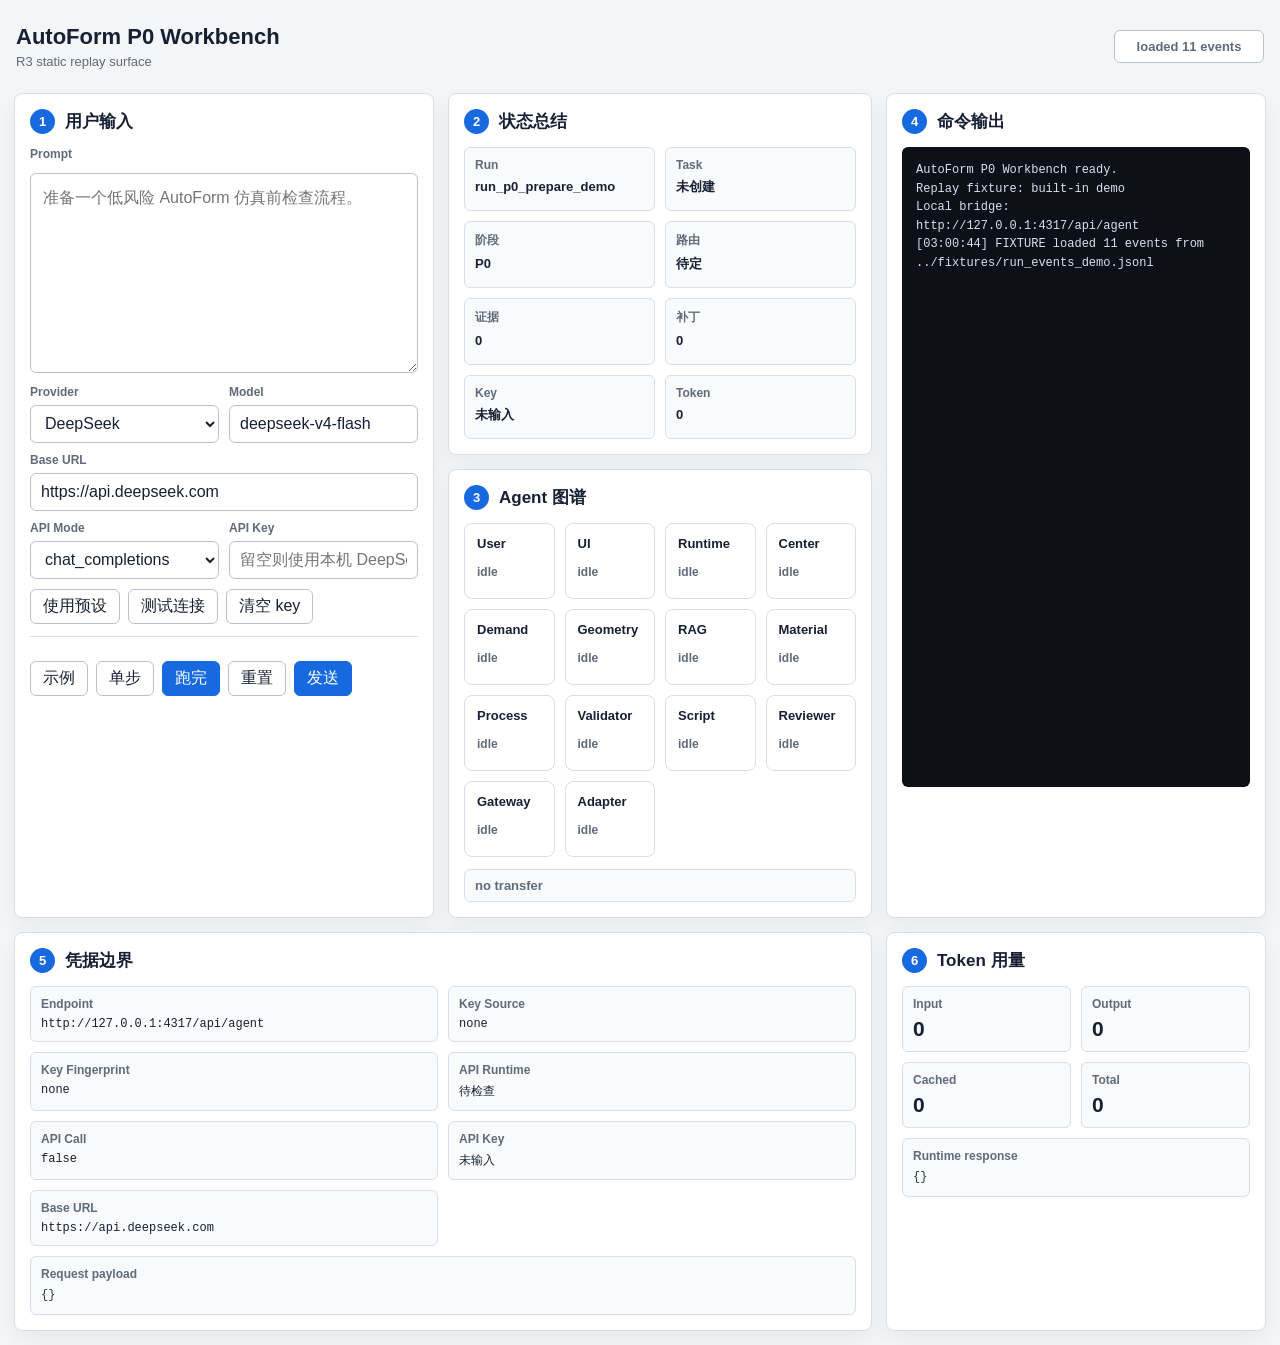
==== commit 2711404e: "Complete AutoForm R0-R20 auditable workflow" ====
--- a/frontend/index.html
+++ b/frontend/index.html
@@ -1,21 +1,30 @@
 <!doctype html>
+<!--
+这个页面是 AutoForm Agent 的本地浏览器入口。它只负责摆放界面骨架，真实逻辑在 app.js，视觉样式在 styles.css。
+
+This page is the local browser entry point for AutoForm Agent. It only lays out the interface skeleton; the behavior lives in app.js and the visual styling lives in styles.css.
+-->
 <html lang="zh-CN">
   <head>
     <meta charset="utf-8" />
     <meta name="viewport" content="width=device-width, initial-scale=1" />
-    <title>AutoForm Agent Console</title>
-    <link rel="stylesheet" href="./styles.css" />
+    <title>AutoForm P0 Workbench</title>
+    <link rel="stylesheet" href="./styles.css?v=20260602-r6-r11-replay" />
   </head>
   <body>
-    <!--
-      页面仍然只保留四个工作区：用户输入、状态总结、终端式输出、API 输入和使用情况。
-      供应商、Base URL、模型和 API key 属于第四区的 API 配置，不重新引入复杂导航或工具面板。
-    -->
-    <main class="console-shell" data-app-shell>
-      <section class="console-panel input-panel" aria-label="用户输入">
+    <main class="workbench-shell" data-app-shell>
+      <header class="workbench-header">
+        <div>
+          <h1>AutoForm P0 Workbench</h1>
+          <p data-run-caption>R3 static replay surface</p>
+        </div>
+        <div class="header-status" data-replay-status>fixture idle</div>
+      </header>
+
+      <section class="workbench-panel input-panel" aria-label="用户输入和回放控制">
         <div class="panel-heading">
           <span>1</span>
-          <h1>用户输入</h1>
+          <h2>用户输入</h2>
         </div>
 
         <form class="prompt-form" data-prompt-form>
@@ -23,23 +32,62 @@
           <textarea
             id="prompt-input"
             data-prompt-input
-            rows="8"
-            placeholder="例如：读取当前 AutoForm 安装和队列状态，并规划 kinematic check。"
+            rows="7"
+            placeholder="准备一个低风险 AutoForm 仿真前检查流程。"
           ></textarea>
 
-          <div class="input-row">
-            <label for="bridge-endpoint">Runtime API</label>
-            <input id="bridge-endpoint" data-bridge-endpoint value="http://127.0.0.1:4317/api/agent" />
-          </div>
-
-          <div class="input-actions">
+          <div class="api-config-grid input-api-config">
+            <div class="api-field">
+              <label for="provider-select">Provider</label>
+              <select id="provider-select" data-provider-select>
+                <option value="deepseek">DeepSeek</option>
+                <option value="custom">Chat completions compatible</option>
+              </select>
+            </div>
+            <div class="api-field">
+              <label for="provider-model">Model</label>
+              <input id="provider-model" data-provider-model value="deepseek-v4-flash" />
+            </div>
+            <div class="api-field span-two">
+              <label for="provider-base-url">Base URL</label>
+              <input id="provider-base-url" data-provider-base-url value="https://api.deepseek.com" />
+            </div>
+            <div class="api-field">
+              <label for="api-mode">API Mode</label>
+              <select id="api-mode" data-api-mode>
+                <option value="auto">auto</option>
+                <option value="chat_completions" selected>chat_completions</option>
+              </select>
+            </div>
+            <div class="api-field">
+              <label for="provider-api-key">API Key</label>
+              <input
+                id="provider-api-key"
+                data-provider-api-key
+                type="password"
+                autocomplete="off"
+                spellcheck="false"
+                placeholder="留空则使用本机 DeepSeek_V4_API"
+              />
+            </div>
+            <div class="button-row span-two">
+              <button type="button" data-apply-provider-preset>使用预设</button>
+              <button type="button" data-test-connection>测试连接</button>
+              <button type="button" data-clear-api-key>清空 key</button>
+            </div>
+          </div>
+
+          <div class="button-row">
             <button type="button" data-insert-example>示例</button>
+            <button type="button" data-step-replay disabled>单步</button>
+            <button type="button" data-run-replay disabled>跑完</button>
+            <button type="button" data-reset-replay disabled>重置</button>
             <button type="submit" data-send-button>发送</button>
           </div>
         </form>
       </section>
 
-      <section class="console-panel summary-panel" aria-label="状态总结">
+      <section class="workbench-panel summary-panel" aria-label="状态总结">
         <div class="panel-heading">
           <span>2</span>
           <h2>状态总结</h2>
@@ -47,98 +95,63 @@
 
         <dl class="status-summary" data-status-summary>
           <div>
-            <dt>连接</dt>
-            <dd data-summary-connection>待发送</dd>
-          </div>
-          <div>
-            <dt>供应商</dt>
-            <dd data-summary-provider>DeepSeek</dd>
-          </div>
-          <div>
-            <dt>模型</dt>
-            <dd data-summary-model>deepseek-v4-flash</dd>
-          </div>
-          <div>
-            <dt>API 模式</dt>
-            <dd data-summary-api-mode>chat_completions</dd>
-          </div>
-          <div>
-            <dt>工具</dt>
-            <dd data-summary-tools>待读取</dd>
-          </div>
-          <div>
-            <dt>队列</dt>
-            <dd data-summary-queue>待检查</dd>
-          </div>
-          <div>
-            <dt>SDK</dt>
-            <dd data-summary-sdk>待检查</dd>
+            <dt>Run</dt>
+            <dd data-summary-run>未加载</dd>
+          </div>
+          <div>
+            <dt>Task</dt>
+            <dd data-summary-task>未创建</dd>
+          </div>
+          <div>
+            <dt>阶段</dt>
+            <dd data-summary-stage>P0</dd>
+          </div>
+          <div>
+            <dt>路由</dt>
+            <dd data-summary-route>待定</dd>
+          </div>
+          <div>
+            <dt>证据</dt>
+            <dd data-summary-evidence>0</dd>
+          </div>
+          <div>
+            <dt>补丁</dt>
+            <dd data-summary-patch>0</dd>
           </div>
           <div>
             <dt>Key</dt>
             <dd data-summary-key>未输入</dd>
           </div>
+          <div>
+            <dt>Token</dt>
+            <dd data-summary-token>0</dd>
+          </div>
         </dl>
       </section>
 
-      <section class="console-panel terminal-panel" aria-label="状态报告和输出">
+      <section class="workbench-panel graph-panel" aria-label="Agent 图谱">
         <div class="panel-heading">
           <span>3</span>
-          <h2>状态报告和输出</h2>
-        </div>
-        <pre class="terminal-output" data-terminal-output aria-live="polite">AutoForm Agent Console ready.
-Runtime endpoint: http://127.0.0.1:4317/api/agent
-Provider preset: DeepSeek, chat_completions
-Waiting for prompt...</pre>
-      </section>
-
-      <section class="console-panel api-panel" aria-label="API 输入以及 API 使用情况">
+          <h2>Agent 图谱</h2>
+        </div>
+        <div class="agent-graph" data-agent-graph></div>
+        <div class="edge-list" data-edge-list></div>
+      </section>
+
+      <section class="workbench-panel terminal-panel" aria-label="命令输出">
         <div class="panel-heading">
           <span>4</span>
-          <h2>API 输入以及 API 使用情况</h2>
-        </div>
-
-        <div class="api-config-grid">
-          <div class="api-field">
-            <label for="provider-select">Provider</label>
-            <select id="provider-select" data-provider-select>
-              <option value="deepseek">DeepSeek</option>
-              <option value="openai">OpenAI</option>
-              <option value="custom">OpenAI-compatible</option>
-            </select>
-          </div>
-          <div class="api-field">
-            <label for="provider-model">Model</label>
-            <input id="provider-model" data-provider-model value="deepseek-v4-flash" />
-          </div>
-          <div class="api-field span-two">
-            <label for="provider-base-url">Base URL</label>
-            <input id="provider-base-url" data-provider-base-url value="https://api.deepseek.com" />
-          </div>
-          <div class="api-field">
-            <label for="api-mode">Agents SDK API</label>
-            <select id="api-mode" data-api-mode>
-              <option value="auto">auto</option>
-              <option value="chat_completions" selected>chat_completions</option>
-              <option value="responses">responses</option>
-            </select>
-          </div>
-          <div class="api-field">
-            <label for="provider-api-key">API Key</label>
-            <input
-              id="provider-api-key"
-              data-provider-api-key
-              type="password"
-              autocomplete="off"
-              spellcheck="false"
-              placeholder="粘贴 IT 提供的 key"
-            />
-          </div>
-          <div class="api-actions span-two">
-            <button type="button" data-apply-provider-preset>使用预设</button>
-            <button type="button" data-clear-api-key>清空 key</button>
-            <span data-api-key-note>key 只随本次请求发送，不写入仓库。</span>
-          </div>
+          <h2>命令输出</h2>
+        </div>
+        <pre class="terminal-output" data-terminal-output aria-live="polite">AutoForm P0 Workbench ready.
+Replay fixture: built-in demo
+Local bridge: http://127.0.0.1:4317/api/agent</pre>
+      </section>
+
+      <section class="workbench-panel api-panel" aria-label="凭据边界">
+        <div class="panel-heading">
+          <span>5</span>
+          <h2>凭据边界</h2>
         </div>
 
         <div class="api-grid">
@@ -147,20 +160,24 @@
             <code data-api-endpoint>http://127.0.0.1:4317/api/agent</code>
           </div>
           <div>
-            <label>SDK</label>
-            <code data-api-sdk>待检查</code>
+            <label>Key Source</label>
+            <code data-api-key-source>none</code>
+          </div>
+          <div>
+            <label>Key Fingerprint</label>
+            <code data-api-key-fingerprint>none</code>
+          </div>
+          <div>
+            <label>API Runtime</label>
+            <code data-api-runtime>待检查</code>
+          </div>
+          <div>
+            <label>API Call</label>
+            <code data-api-direct-called>false</code>
           </div>
           <div>
             <label>API Key</label>
             <code data-api-key>未输入</code>
-          </div>
-          <div>
-            <label>Key Source</label>
-            <code data-api-key-source>none</code>
-          </div>
-          <div>
-            <label>SDK Call</label>
-            <code data-api-openai-called>false</code>
           </div>
           <div>
             <label>Base URL</label>
@@ -172,7 +189,31 @@
           <label>Request payload</label>
           <pre data-api-input>{}</pre>
         </div>
-
+      </section>
+
+      <section class="workbench-panel usage-panel" aria-label="Token 用量">
+        <div class="panel-heading">
+          <span>6</span>
+          <h2>Token 用量</h2>
+        </div>
+        <div class="usage-grid" data-usage-grid>
+          <div>
+            <label>Input</label>
+            <strong data-usage-input>0</strong>
+          </div>
+          <div>
+            <label>Output</label>
+            <strong data-usage-output>0</strong>
+          </div>
+          <div>
+            <label>Cached</label>
+            <strong data-usage-cached>0</strong>
+          </div>
+          <div>
+            <label>Total</label>
+            <strong data-usage-total>0</strong>
+          </div>
+        </div>
         <div class="api-block">
           <label>Runtime response</label>
           <pre data-api-response>{}</pre>
@@ -180,6 +221,6 @@
       </section>
     </main>
 
-    <script type="module" src="./app.js"></script>
+    <script type="module" src="./app.js?v=20260602-auto-fixture-replay"></script>
   </body>
 </html>
--- a/frontend/styles.css
+++ b/frontend/styles.css
@@ -1,18 +1,24 @@
+/*
+这个样式表控制本地网页的布局、颜色、按钮、面板和响应式显示。修改它时要重点检查小屏幕、长文本和状态面板，避免文字互相遮挡。
+
+This stylesheet controls layout, color, buttons, panels, and responsive behavior for the local web page. When editing it, check small screens, long text, and status panels so text does not overlap.
+*/
+
 :root {
-  --bg: #f4f6f8;
+  --bg: #f3f5f7;
   --panel: #ffffff;
   --panel-muted: #f8fafc;
   --ink: #172033;
   --muted: #5f6b7a;
   --line: #d8dee8;
   --line-strong: #b8c2d0;
-  --blue: #1769e0;
-  --blue-dark: #0f4fa8;
-  --green: #168a45;
+  --accent: #1769e0;
+  --accent-dark: #0f4fa8;
+  --ok: #168a45;
+  --warn: #9a6a00;
   --red: #bf2e2e;
   --terminal: #0d1117;
   --terminal-text: #d6e2f0;
-  --terminal-muted: #7d8da1;
   font-family: "Segoe UI", "Microsoft YaHei", Arial, sans-serif;
 }
 
@@ -38,63 +44,119 @@
   cursor: pointer;
 }
 
-.console-shell {
-  display: grid;
-  grid-template-columns: minmax(320px, 430px) minmax(420px, 1fr);
-  grid-template-rows: auto minmax(360px, 1fr) minmax(280px, 0.9fr);
+button:disabled {
+  cursor: not-allowed;
+  opacity: 0.52;
+}
+
+.workbench-shell {
+  display: grid;
+  grid-template-columns: minmax(320px, 420px) minmax(420px, 1fr) minmax(320px, 380px);
+  grid-template-rows: auto minmax(250px, auto) minmax(330px, 1fr) minmax(240px, auto);
   gap: 14px;
   min-height: 100vh;
   padding: 14px;
 }
 
-.console-panel {
+.workbench-header {
+  grid-column: 1 / -1;
+  display: flex;
+  align-items: center;
+  justify-content: space-between;
   min-width: 0;
-  padding: 16px;
+  padding: 10px 2px;
+}
+
+.workbench-header h1 {
+  margin: 0;
+  font-size: 22px;
+  font-weight: 700;
+  letter-spacing: 0;
+}
+
+.workbench-header p {
+  margin: 4px 0 0;
+  color: var(--muted);
+  font-size: 13px;
+}
+
+.header-status {
+  min-width: 150px;
+  padding: 8px 12px;
+  border: 1px solid var(--line-strong);
+  border-radius: 6px;
+  color: var(--muted);
+  background: #ffffff;
+  font-size: 13px;
+  font-weight: 700;
+  text-align: center;
+}
+
+.workbench-panel {
+  min-width: 0;
+  min-height: 0;
+  padding: 15px;
   border: 1px solid var(--line);
   border-radius: 8px;
   background: var(--panel);
-  box-shadow: 0 8px 22px rgba(16, 24, 40, 0.06);
+  box-shadow: 0 8px 22px rgba(16, 24, 40, 0.05);
 }
 
 .input-panel {
-  grid-row: 1 / span 2;
+  grid-column: 1;
+  grid-row: 2 / span 2;
+}
+
+.summary-panel {
+  grid-column: 2;
+  grid-row: 2;
+}
+
+.graph-panel {
+  grid-column: 2;
+  grid-row: 3;
 }
 
 .terminal-panel {
-  grid-column: 2;
+  grid-column: 3;
   grid-row: 2 / span 2;
   display: grid;
   grid-template-rows: auto 1fr;
+  overflow: hidden;
 }
 
 .api-panel {
-  grid-column: 1;
-  grid-row: 3;
+  grid-column: 1 / span 2;
+  grid-row: 4;
+}
+
+.usage-panel {
+  grid-column: 3;
+  grid-row: 4;
 }
 
 .panel-heading {
   display: flex;
   align-items: center;
   gap: 10px;
-  margin-bottom: 14px;
+  margin-bottom: 13px;
 }
 
 .panel-heading span {
   display: grid;
-  width: 26px;
-  height: 26px;
+  width: 25px;
+  height: 25px;
   place-items: center;
   border-radius: 50%;
   color: #ffffff;
-  background: var(--blue);
-  font-size: 13px;
-  font-weight: 700;
-}
-
-h1,
+  background: var(--accent);
+  font-size: 13px;
+  font-weight: 700;
+}
+
 h2 {
   margin: 0;
-  font-size: 18px;
+  font-size: 17px;
   font-weight: 700;
   letter-spacing: 0;
 }
@@ -124,160 +186,203 @@
 textarea:focus,
 input:focus,
 select:focus {
-  border-color: var(--blue);
+  border-color: var(--accent);
   box-shadow: 0 0 0 3px rgba(23, 105, 224, 0.13);
 }
 
 textarea {
-  min-height: 220px;
+  min-height: 170px;
   padding: 12px;
   resize: vertical;
   line-height: 1.55;
 }
 
-input {
+input,
+select {
   height: 38px;
   padding: 0 10px;
 }
 
-select {
-  height: 38px;
-  padding: 0 9px;
-}
-
-.input-row {
-  display: grid;
+.input-row,
+.api-field {
+  display: grid;
+  min-width: 0;
   gap: 6px;
 }
 
-.input-actions {
+.button-row {
   display: flex;
-  justify-content: flex-end;
+  flex-wrap: wrap;
   gap: 8px;
 }
 
-.input-actions button {
-  min-width: 82px;
-  min-height: 36px;
-  padding: 0 14px;
+.button-row button {
+  min-height: 35px;
+  padding: 0 12px;
   border: 1px solid var(--line-strong);
   border-radius: 6px;
   color: var(--ink);
   background: #ffffff;
 }
 
-.input-actions button[type="submit"] {
-  border-color: var(--blue);
+.button-row button[type="submit"],
+.button-row button[data-run-replay] {
+  border-color: var(--accent);
   color: #ffffff;
-  background: var(--blue);
-}
-
-.input-actions button[type="submit"]:hover {
-  background: var(--blue-dark);
+  background: var(--accent);
+}
+
+.button-row button[type="submit"]:hover,
+.button-row button[data-run-replay]:hover {
+  background: var(--accent-dark);
 }
 
 .status-summary {
+  display: grid;
+  grid-template-columns: repeat(2, minmax(0, 1fr));
+  gap: 10px;
+  margin: 0;
+}
+
+.status-summary div,
+.api-grid div,
+.api-block,
+.usage-grid div {
+  min-width: 0;
+  padding: 10px;
+  border: 1px solid var(--line);
+  border-radius: 6px;
+  background: var(--panel-muted);
+}
+
+.status-summary dt,
+.api-grid label,
+.api-block label,
+.usage-grid label {
+  display: block;
+  margin: 0 0 6px;
+  color: var(--muted);
+  font-size: 12px;
+  font-weight: 700;
+}
+
+.status-summary dd {
+  margin: 0;
+  min-height: 22px;
+  overflow-wrap: anywhere;
+  font-size: 13px;
+  font-weight: 700;
+  line-height: 1.35;
+}
+
+.agent-graph {
   display: grid;
   grid-template-columns: repeat(4, minmax(0, 1fr));
   gap: 10px;
-  margin: 0;
-}
-
-.status-summary div {
-  min-width: 0;
+}
+
+.agent-node {
+  display: grid;
+  gap: 6px;
+  min-height: 76px;
   padding: 12px;
   border: 1px solid var(--line);
-  border-radius: 6px;
+  border-radius: 8px;
+  background: #ffffff;
+}
+
+.agent-node strong {
+  overflow-wrap: anywhere;
+  font-size: 13px;
+  line-height: 1.3;
+}
+
+.agent-node span {
+  color: var(--muted);
+  font-size: 12px;
+  font-weight: 700;
+}
+
+.agent-node.is-running {
+  border-color: var(--accent);
+  box-shadow: 0 0 0 3px rgba(23, 105, 224, 0.12);
+}
+
+.agent-node.is-planned {
+  border-color: var(--line-strong);
+  background: #fbfcfe;
+}
+
+.agent-node.is-done {
+  border-color: rgba(22, 138, 69, 0.55);
+  background: #f5fbf7;
+}
+.agent-node.is-blocked {
+  border-color: rgba(184, 45, 45, 0.62);
+  background: #fff7f6;
+}
+
+.agent-node.is-waiting_for_human {
+  border-color: rgba(174, 111, 18, 0.62);
+  background: #fff9ed;
+}
+
+.edge-list {
+  display: grid;
+  gap: 8px;
+  margin-top: 12px;
+}
+
+.edge-item {
+  min-height: 32px;
+  padding: 8px 10px;
+  border: 1px solid var(--line);
+  border-radius: 6px;
+  color: var(--muted);
   background: var(--panel-muted);
-}
-
-.status-summary dt {
-  margin: 0 0 7px;
-  color: var(--muted);
-  font-size: 12px;
-  font-weight: 700;
-}
-
-.status-summary dd {
-  margin: 0;
-  overflow-wrap: anywhere;
-  font-size: 15px;
-  font-weight: 700;
+  font-size: 13px;
+  font-weight: 700;
+}
+
+.edge-item.is-transferring {
+  border-color: var(--accent);
+  color: var(--accent-dark);
+  background: #f2f7ff;
 }
 
 .terminal-output {
-  min-height: 0;
+  min-height: 240px;
+  max-height: clamp(280px, calc(100vh - 260px), 660px);
   margin: 0;
   padding: 14px;
   overflow: auto;
+  overscroll-behavior: contain;
+  scrollbar-gutter: stable;
   border-radius: 6px;
   color: var(--terminal-text);
   background: var(--terminal);
   font-family: Consolas, "Cascadia Mono", "Courier New", monospace;
-  font-size: 13px;
+  font-size: 12px;
   line-height: 1.55;
   white-space: pre-wrap;
 }
 
-.api-grid {
-  display: grid;
-  grid-template-columns: repeat(2, minmax(0, 1fr));
-  gap: 8px;
-}
-
-.api-config-grid {
+.api-config-grid,
+.api-grid,
+.usage-grid {
   display: grid;
   grid-template-columns: repeat(2, minmax(0, 1fr));
   gap: 10px;
+}
+
+.api-config-grid {
   margin-bottom: 12px;
   padding-bottom: 12px;
   border-bottom: 1px solid var(--line);
 }
 
-.api-field {
-  display: grid;
-  min-width: 0;
-  gap: 6px;
-}
-
 .span-two {
   grid-column: 1 / -1;
-}
-
-.api-actions {
-  display: flex;
-  align-items: center;
-  flex-wrap: wrap;
-  gap: 8px;
-}
-
-.api-actions button {
-  min-height: 34px;
-  padding: 0 12px;
-  border: 1px solid var(--line-strong);
-  border-radius: 6px;
-  color: var(--ink);
-  background: #ffffff;
-}
-
-.api-actions span {
-  color: var(--muted);
-  font-size: 12px;
-}
-
-.api-grid div,
-.api-block {
-  min-width: 0;
-  padding: 10px;
-  border: 1px solid var(--line);
-  border-radius: 6px;
-  background: var(--panel-muted);
-}
-
-.api-grid label,
-.api-block label {
-  display: block;
-  margin-bottom: 6px;
 }
 
 code,
@@ -296,7 +401,7 @@
 }
 
 .api-block pre {
-  max-height: 160px;
+  max-height: 170px;
   margin: 0;
   overflow: auto;
   color: #24364d;
@@ -305,32 +410,70 @@
   white-space: pre-wrap;
 }
 
+.usage-grid strong {
+  display: block;
+  font-size: 21px;
+}
+
+@media (max-width: 1160px) {
+  .workbench-shell {
+    grid-template-columns: minmax(300px, 410px) minmax(360px, 1fr);
+    grid-template-rows: auto;
+  }
+
+  .input-panel,
+  .summary-panel,
+  .graph-panel,
+  .terminal-panel,
+  .api-panel,
+  .usage-panel {
+    grid-column: auto;
+    grid-row: auto;
+  }
+
+  .terminal-panel,
+  .api-panel {
+    grid-column: 1 / -1;
+  }
+}
+
 @media (max-width: 980px) {
-  .console-shell {
+  .workbench-shell {
     grid-template-columns: 1fr;
     grid-template-rows: auto;
   }
 
-  .input-panel,
   .terminal-panel,
   .api-panel {
     grid-column: auto;
-    grid-row: auto;
-  }
-
-  .terminal-panel {
-    min-height: 420px;
+  }
+
+  .agent-graph,
+  .status-summary {
+    grid-template-columns: repeat(2, minmax(0, 1fr));
   }
 }
 
 @media (max-width: 620px) {
-  .console-shell {
+  .workbench-shell {
     padding: 8px;
   }
 
+  .workbench-header {
+    align-items: flex-start;
+    flex-direction: column;
+    gap: 8px;
+  }
+
+  .header-status {
+    width: 100%;
+  }
+
+  .agent-graph,
   .status-summary,
   .api-config-grid,
-  .api-grid {
+  .api-grid,
+  .usage-grid {
     grid-template-columns: 1fr;
   }
 
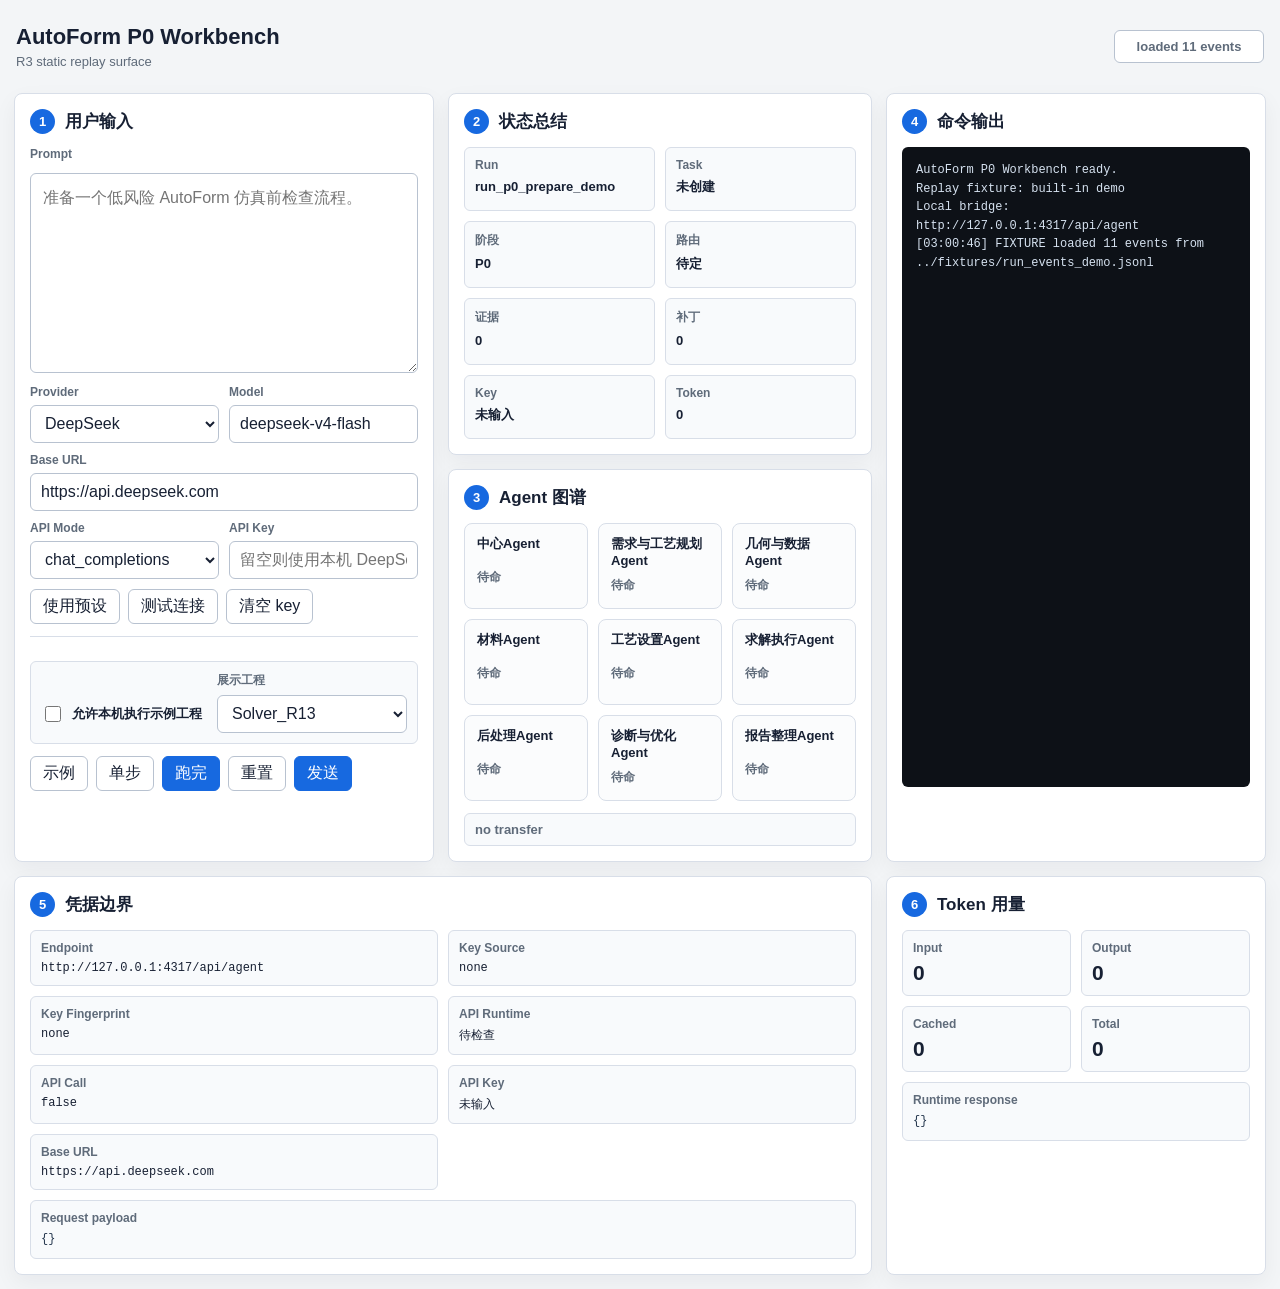
==== commit 3e1c1224: "Enable frontend MCP gateway control path" ====
--- a/frontend/index.html
+++ b/frontend/index.html
@@ -77,6 +77,25 @@
             </div>
           </div>
 
+          <div class="execution-options" data-execution-options>
+            <label class="checkbox-field" for="local-execution">
+              <input id="local-execution" data-local-execution type="checkbox" />
+              <span>允许本机执行示例工程</span>
+            </label>
+            <div class="api-field">
+              <label for="demo-example">展示工程</label>
+              <select id="demo-example" data-demo-example>
+                <option value="Solver_R13">Solver_R13</option>
+                <option value="AutoComp_R13">AutoComp_R13</option>
+                <option value="Sigma_R13">Sigma_R13</option>
+                <option value="Trim_R13">Trim_R13</option>
+                <option value="Thermo_R13">Thermo_R13</option>
+                <option value="Triboform_R13">Triboform_R13</option>
+                <option value="PhaseChange_R13">PhaseChange_R13</option>
+              </select>
+            </div>
+          </div>
+
           <div class="button-row">
             <button type="button" data-insert-example>示例</button>
             <button type="button" data-step-replay disabled>单步</button>
--- a/frontend/styles.css
+++ b/frontend/styles.css
@@ -210,6 +210,32 @@
   gap: 6px;
 }
 
+.execution-options {
+  display: grid;
+  grid-template-columns: minmax(0, 1fr) minmax(150px, 190px);
+  gap: 10px;
+  align-items: end;
+  padding: 10px;
+  border: 1px solid var(--line);
+  border-radius: 6px;
+  background: var(--panel-muted);
+}
+
+.checkbox-field {
+  display: flex;
+  align-items: center;
+  gap: 8px;
+  min-height: 38px;
+  color: var(--ink);
+  font-size: 13px;
+}
+
+.checkbox-field input {
+  width: 16px;
+  height: 16px;
+  flex: 0 0 auto;
+}
+
 .button-row {
   display: flex;
   flex-wrap: wrap;
@@ -276,19 +302,22 @@
 }
 
 .agent-graph {
-  display: grid;
-  grid-template-columns: repeat(4, minmax(0, 1fr));
+  /* Stable 3 by 3 layout for the nine business agents. Status text and
+     highlighting should never change the panel geometry. */
+  display: grid;
+  grid-template-columns: repeat(3, minmax(0, 1fr));
   gap: 10px;
 }
 
 .agent-node {
   display: grid;
   gap: 6px;
-  min-height: 76px;
+  min-height: 86px;
   padding: 12px;
   border: 1px solid var(--line);
   border-radius: 8px;
-  background: #ffffff;
+  background: #fbfcfd;
+  transition: background 140ms ease, border-color 140ms ease, box-shadow 140ms ease;
 }
 
 .agent-node strong {
@@ -304,18 +333,21 @@
 }
 
 .agent-node.is-running {
-  border-color: var(--accent);
-  box-shadow: 0 0 0 3px rgba(23, 105, 224, 0.12);
+  /* Green is reserved for live work. Planned and completed states stay neutral
+     so a finished agent does not look active. */
+  border-color: rgba(22, 138, 69, 0.72);
+  background: #edf9f0;
+  box-shadow: inset 0 0 0 2px rgba(22, 138, 69, 0.18), 0 0 0 3px rgba(22, 138, 69, 0.1);
 }
 
 .agent-node.is-planned {
-  border-color: var(--line-strong);
-  background: #fbfcfe;
+  border-color: var(--line);
+  background: #fbfcfd;
 }
 
 .agent-node.is-done {
-  border-color: rgba(22, 138, 69, 0.55);
-  background: #f5fbf7;
+  border-color: var(--line);
+  background: #fbfcfd;
 }
 .agent-node.is-blocked {
   border-color: rgba(184, 45, 45, 0.62);
@@ -472,6 +504,7 @@
   .agent-graph,
   .status-summary,
   .api-config-grid,
+  .execution-options,
   .api-grid,
   .usage-grid {
     grid-template-columns: 1fr;
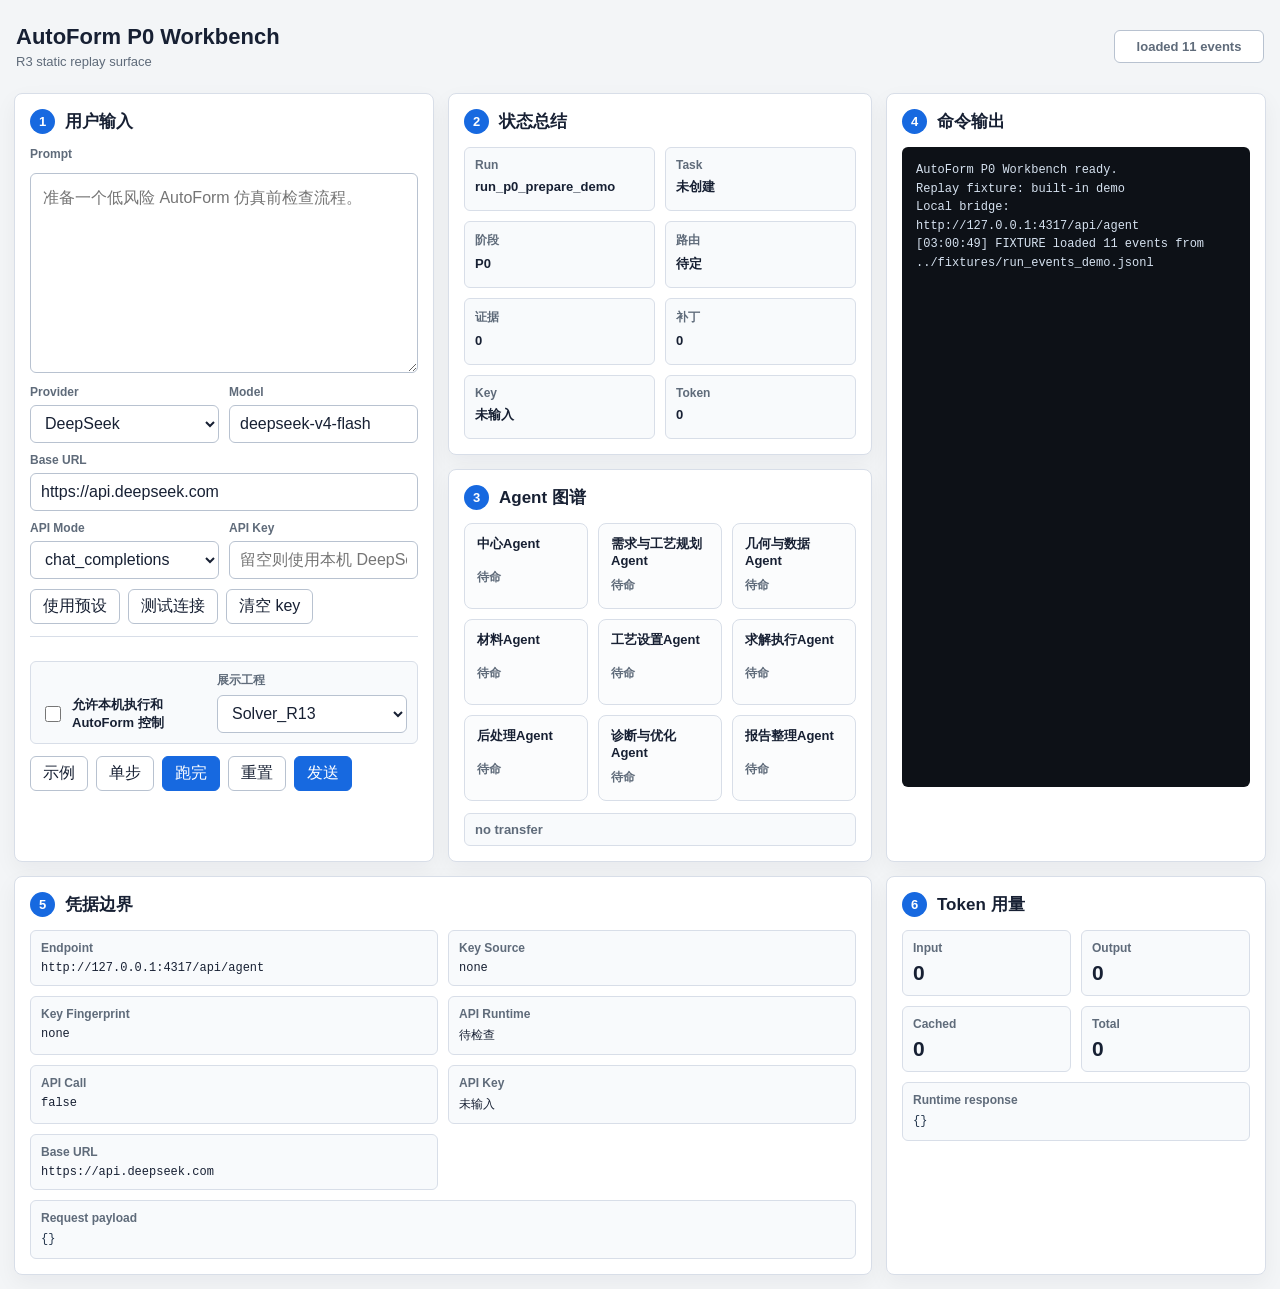
==== commit 1fa40d10: "Clarify frontend AutoForm control approval" ====
--- a/frontend/index.html
+++ b/frontend/index.html
@@ -80,7 +80,7 @@
           <div class="execution-options" data-execution-options>
             <label class="checkbox-field" for="local-execution">
               <input id="local-execution" data-local-execution type="checkbox" />
-              <span>允许本机执行示例工程</span>
+              <span>允许本机执行和 AutoForm 控制</span>
             </label>
             <div class="api-field">
               <label for="demo-example">展示工程</label>
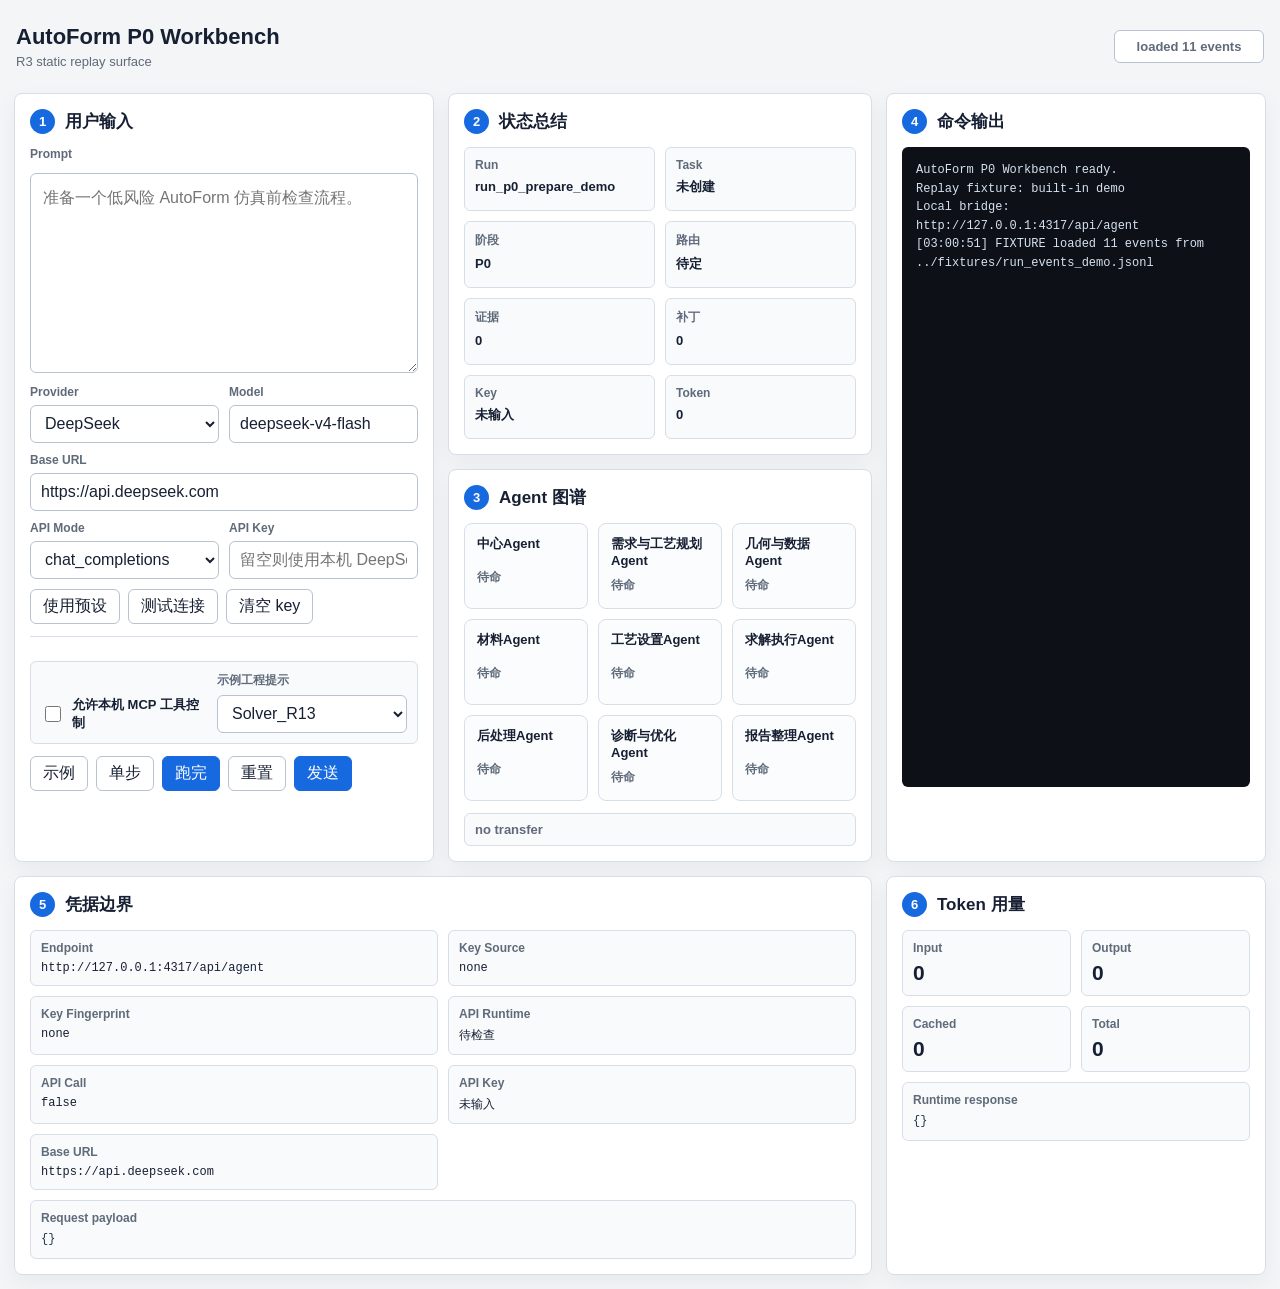
==== commit 161ab521: "Broaden frontend MCP control routing" ====
--- a/frontend/index.html
+++ b/frontend/index.html
@@ -9,7 +9,7 @@
     <meta charset="utf-8" />
     <meta name="viewport" content="width=device-width, initial-scale=1" />
     <title>AutoForm P0 Workbench</title>
-    <link rel="stylesheet" href="./styles.css?v=20260602-r6-r11-replay" />
+    <link rel="stylesheet" href="./styles.css?v=20260604-mcp-control-scope" />
   </head>
   <body>
     <main class="workbench-shell" data-app-shell>
@@ -80,10 +80,10 @@
           <div class="execution-options" data-execution-options>
             <label class="checkbox-field" for="local-execution">
               <input id="local-execution" data-local-execution type="checkbox" />
-              <span>允许本机执行和 AutoForm 控制</span>
+              <span>允许本机 MCP 工具控制</span>
             </label>
             <div class="api-field">
-              <label for="demo-example">展示工程</label>
+              <label for="demo-example">示例工程提示</label>
               <select id="demo-example" data-demo-example>
                 <option value="Solver_R13">Solver_R13</option>
                 <option value="AutoComp_R13">AutoComp_R13</option>
@@ -240,6 +240,6 @@
       </section>
     </main>
 
-    <script type="module" src="./app.js?v=20260602-auto-fixture-replay"></script>
+    <script type="module" src="./app.js?v=20260604-mcp-control-scope"></script>
   </body>
 </html>
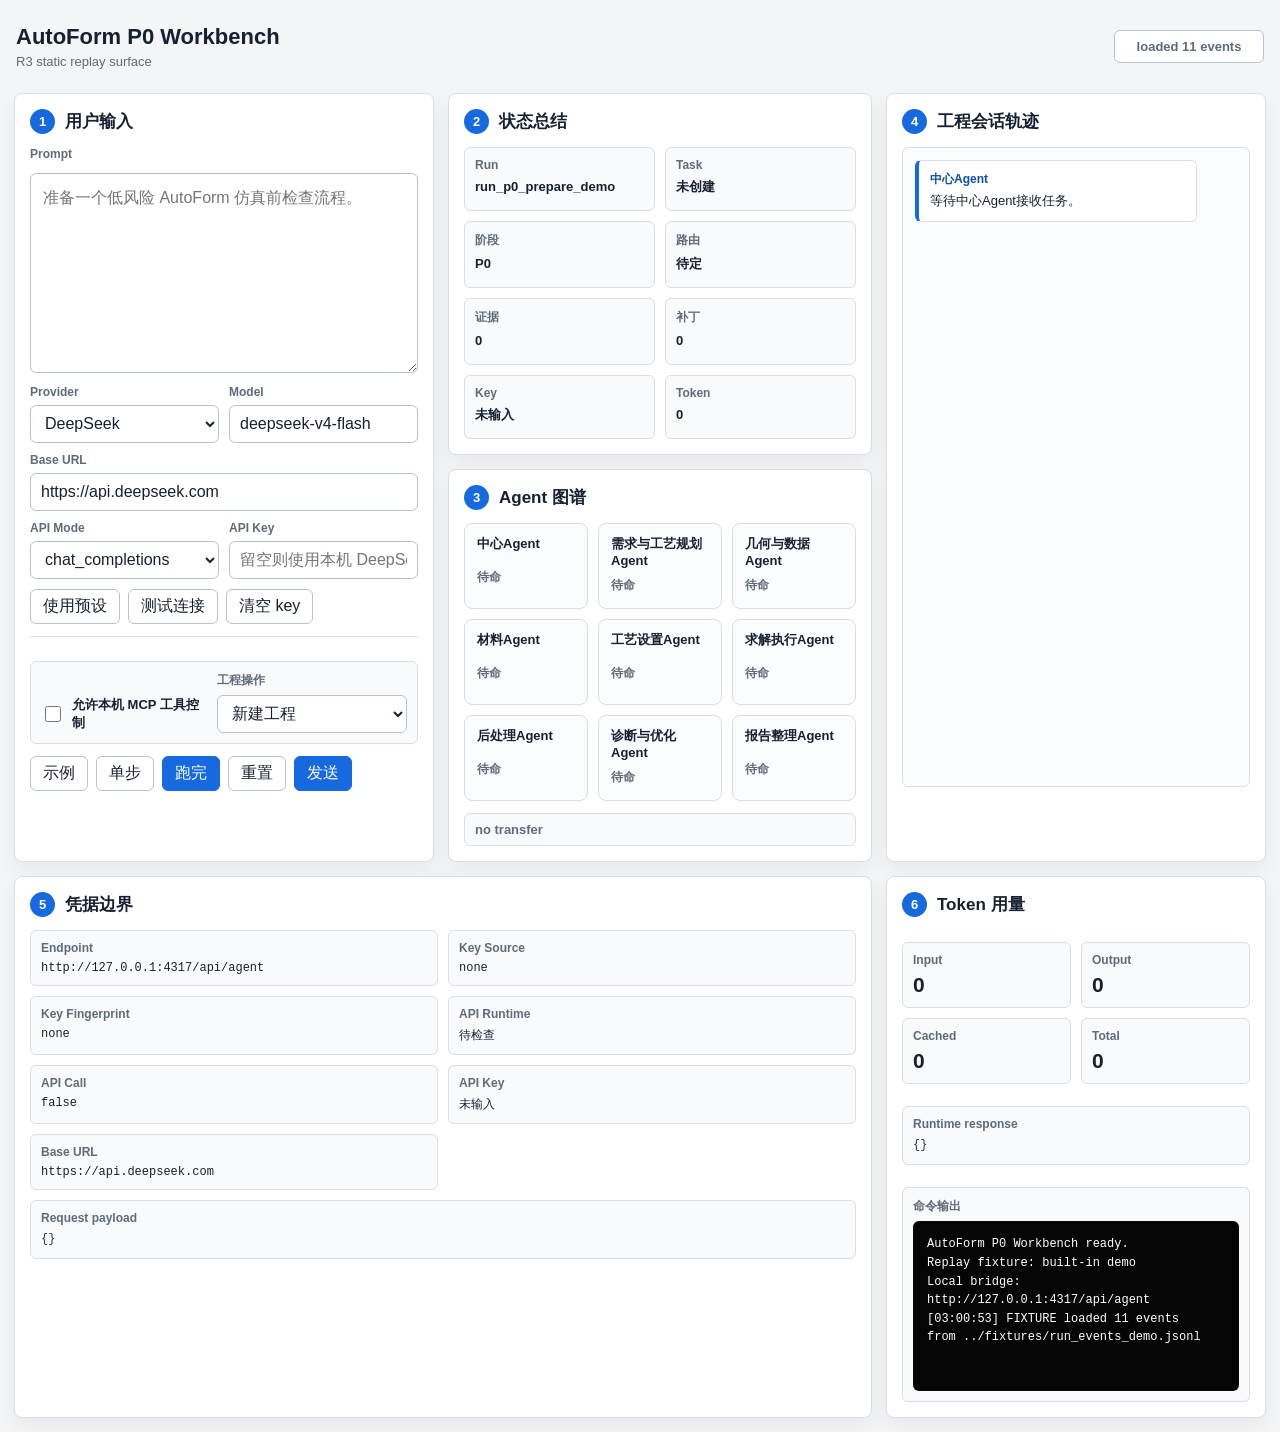
==== commit 59734f00: "Implement flexible scripts and agent workflow updates" ====
--- a/frontend/index.html
+++ b/frontend/index.html
@@ -9,7 +9,8 @@
     <meta charset="utf-8" />
     <meta name="viewport" content="width=device-width, initial-scale=1" />
     <title>AutoForm P0 Workbench</title>
-    <link rel="stylesheet" href="./styles.css?v=20260604-mcp-control-scope" />
+    <link rel="icon" href="data:image/svg+xml,%3Csvg xmlns='http://www.w3.org/2000/svg' viewBox='0 0 64 64'%3E%3Crect width='64' height='64' rx='10' fill='%231d4ed8'/%3E%3Cpath d='M15 43 28 13h8l13 30h-8l-3-7H26l-3 7h-8Zm17-23-5 13h10l-5-13Z' fill='white'/%3E%3C/svg%3E" />
+    <link rel="stylesheet" href="./styles.css?v=20260605-terminal-contrast" />
   </head>
   <body>
     <main class="workbench-shell" data-app-shell>
@@ -83,8 +84,10 @@
               <span>允许本机 MCP 工具控制</span>
             </label>
             <div class="api-field">
-              <label for="demo-example">示例工程提示</label>
+              <label for="demo-example">工程操作</label>
               <select id="demo-example" data-demo-example>
+                <option value="new_project">新建工程</option>
+                <option value="existing_project">已有工程（请在Prompt里面告知项目地址）</option>
                 <option value="Solver_R13">Solver_R13</option>
                 <option value="AutoComp_R13">AutoComp_R13</option>
                 <option value="Sigma_R13">Sigma_R13</option>
@@ -157,14 +160,12 @@
         <div class="edge-list" data-edge-list></div>
       </section>
 
-      <section class="workbench-panel terminal-panel" aria-label="命令输出">
+      <section class="workbench-panel terminal-panel" aria-label="工程会话轨迹">
         <div class="panel-heading">
           <span>4</span>
-          <h2>命令输出</h2>
-        </div>
-        <pre class="terminal-output" data-terminal-output aria-live="polite">AutoForm P0 Workbench ready.
-Replay fixture: built-in demo
-Local bridge: http://127.0.0.1:4317/api/agent</pre>
+          <h2>工程会话轨迹</h2>
+        </div>
+        <div class="agent-dialog" data-agent-dialog aria-live="polite"></div>
       </section>
 
       <section class="workbench-panel api-panel" aria-label="凭据边界">
@@ -237,9 +238,15 @@
           <label>Runtime response</label>
           <pre data-api-response>{}</pre>
         </div>
+        <div class="api-block">
+          <label>命令输出</label>
+          <pre class="terminal-output terminal-output-compact" data-terminal-output aria-live="polite">AutoForm P0 Workbench ready.
+Replay fixture: built-in demo
+Local bridge: http://127.0.0.1:4317/api/agent</pre>
+        </div>
       </section>
     </main>
 
-    <script type="module" src="./app.js?v=20260604-mcp-control-scope"></script>
+    <script type="module" src="./app.js?v=20260605-project-operation"></script>
   </body>
 </html>
--- a/frontend/styles.css
+++ b/frontend/styles.css
@@ -17,8 +17,8 @@
   --ok: #168a45;
   --warn: #9a6a00;
   --red: #bf2e2e;
-  --terminal: #0d1117;
-  --terminal-text: #d6e2f0;
+  --terminal: #050505;
+  --terminal-text: #ffffff;
   font-family: "Segoe UI", "Microsoft YaHei", Arial, sans-serif;
 }
 
@@ -133,6 +133,8 @@
 .usage-panel {
   grid-column: 3;
   grid-row: 4;
+  display: grid;
+  gap: 12px;
 }
 
 .panel-heading {
@@ -380,6 +382,91 @@
   border-color: var(--accent);
   color: var(--accent-dark);
   background: #f2f7ff;
+}
+
+.agent-dialog {
+  display: grid;
+  align-content: start;
+  gap: 10px;
+  min-height: 280px;
+  max-height: clamp(330px, calc(100vh - 260px), 660px);
+  padding: 12px;
+  overflow: auto;
+  overscroll-behavior: contain;
+  scrollbar-gutter: stable;
+  border: 1px solid var(--line);
+  border-radius: 6px;
+  background: #fbfcfd;
+}
+
+.agent-message {
+  display: grid;
+  gap: 4px;
+  width: min(100%, 92%);
+  padding: 10px 11px;
+  border: 1px solid var(--line);
+  border-radius: 6px;
+  background: #ffffff;
+}
+
+.agent-message.is-agent {
+  justify-self: start;
+  border-left: 4px solid var(--accent);
+}
+
+.agent-message.is-user {
+  justify-self: end;
+  border-right: 4px solid var(--ok);
+  background: #f3fbf6;
+}
+
+.agent-message.is-user .agent-speaker {
+  color: var(--ok);
+  text-align: right;
+}
+
+.agent-speaker {
+  color: var(--accent-dark);
+  font-size: 12px;
+  font-weight: 700;
+}
+
+.agent-message-text {
+  overflow-wrap: anywhere;
+  font-size: 13px;
+  line-height: 1.45;
+}
+
+.agent-message-details {
+  margin-top: 4px;
+  border-top: 1px solid var(--line);
+  padding-top: 6px;
+  color: var(--muted);
+  font-size: 12px;
+  line-height: 1.4;
+}
+
+.agent-message-details summary {
+  width: fit-content;
+  cursor: pointer;
+  color: var(--accent-dark);
+  font-weight: 700;
+}
+
+.agent-message-detail-item {
+  display: grid;
+  gap: 2px;
+  padding: 7px 0 0;
+  overflow-wrap: anywhere;
+}
+
+.agent-message-detail-item strong {
+  color: var(--ink);
+  font-size: 12px;
+}
+
+.agent-message-detail-item span {
+  color: var(--muted);
 }
 
 .terminal-output {
@@ -390,13 +477,20 @@
   overflow: auto;
   overscroll-behavior: contain;
   scrollbar-gutter: stable;
+  scrollbar-color: #8b8f96 #050505;
   border-radius: 6px;
   color: var(--terminal-text);
   background: var(--terminal);
   font-family: Consolas, "Cascadia Mono", "Courier New", monospace;
   font-size: 12px;
+  font-weight: 500;
   line-height: 1.55;
   white-space: pre-wrap;
+}
+
+.terminal-output-compact {
+  min-height: 170px;
+  max-height: 260px;
 }
 
 .api-config-grid,
@@ -418,7 +512,7 @@
 }
 
 code,
-.api-block pre {
+.api-block pre:not(.terminal-output) {
   font-family: Consolas, "Cascadia Mono", "Courier New", monospace;
 }
 
@@ -432,7 +526,7 @@
   margin-top: 10px;
 }
 
-.api-block pre {
+.api-block pre:not(.terminal-output) {
   max-height: 170px;
   margin: 0;
   overflow: auto;
